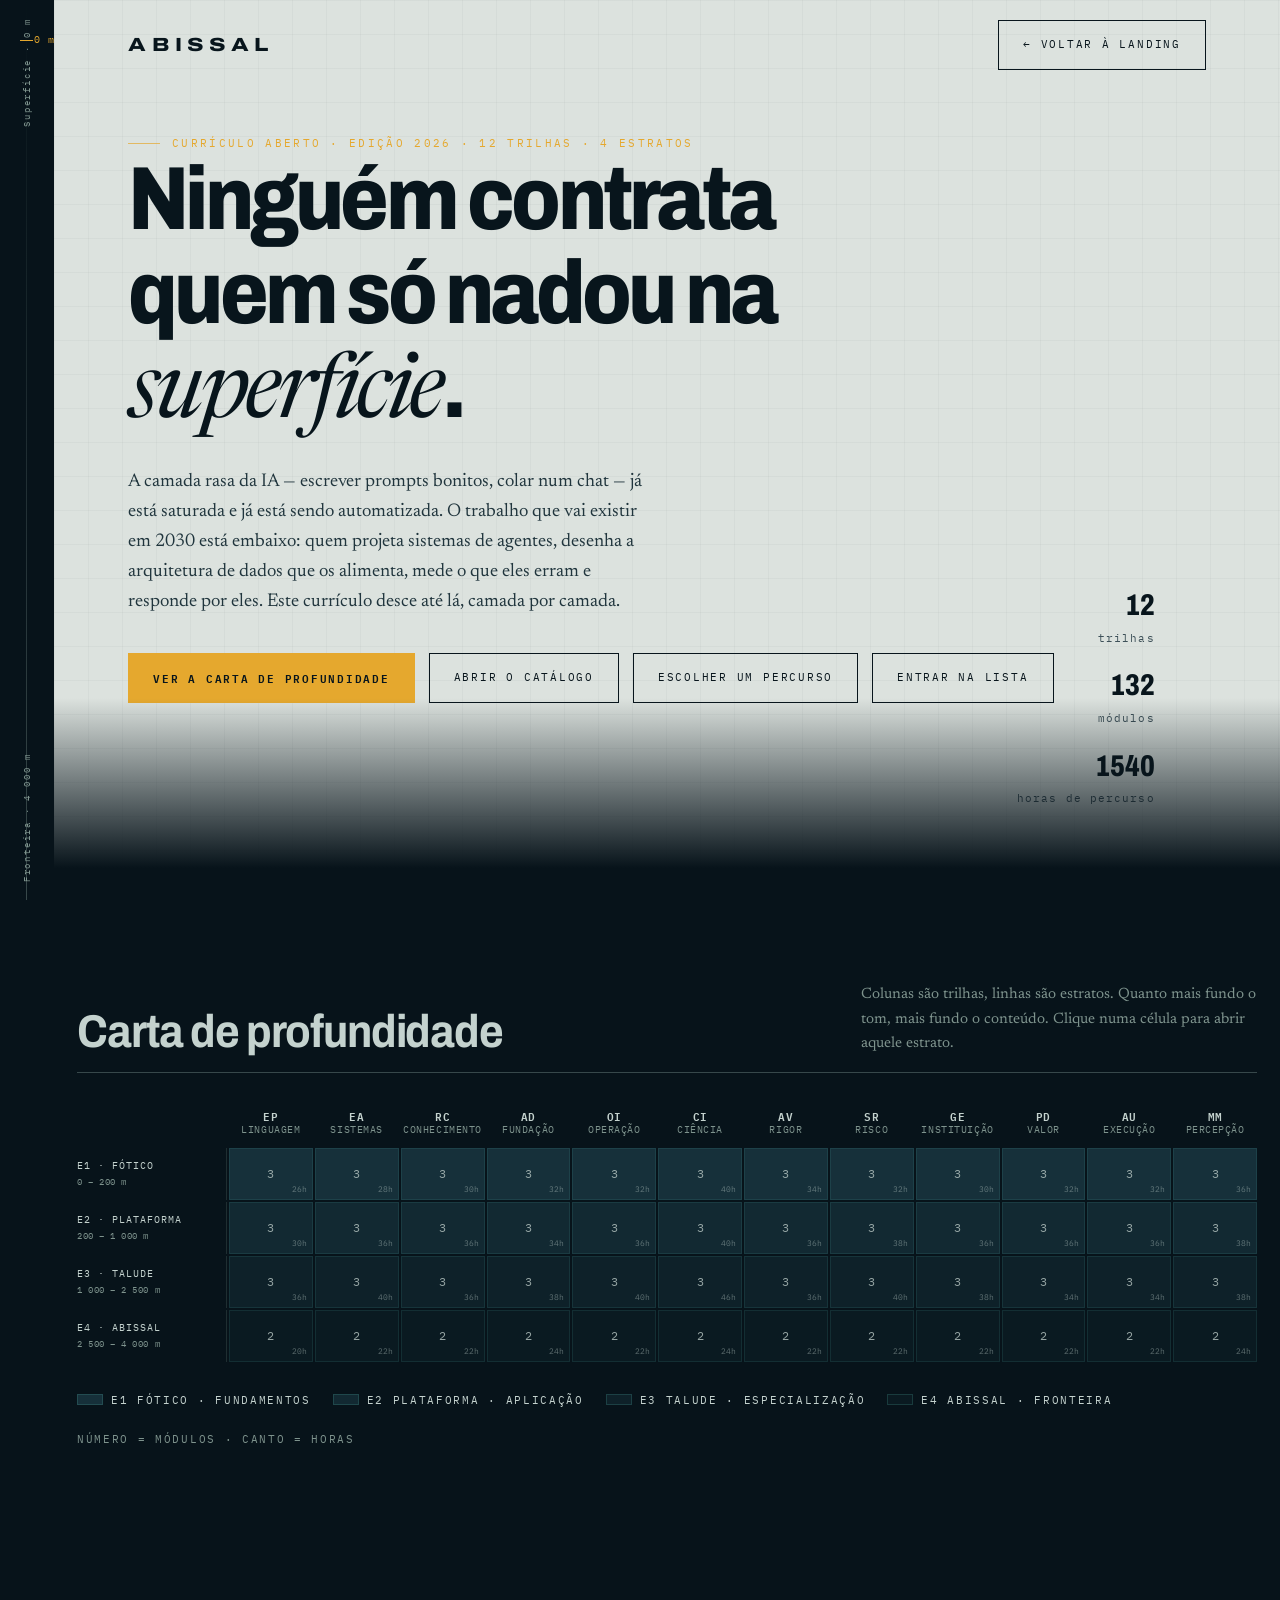
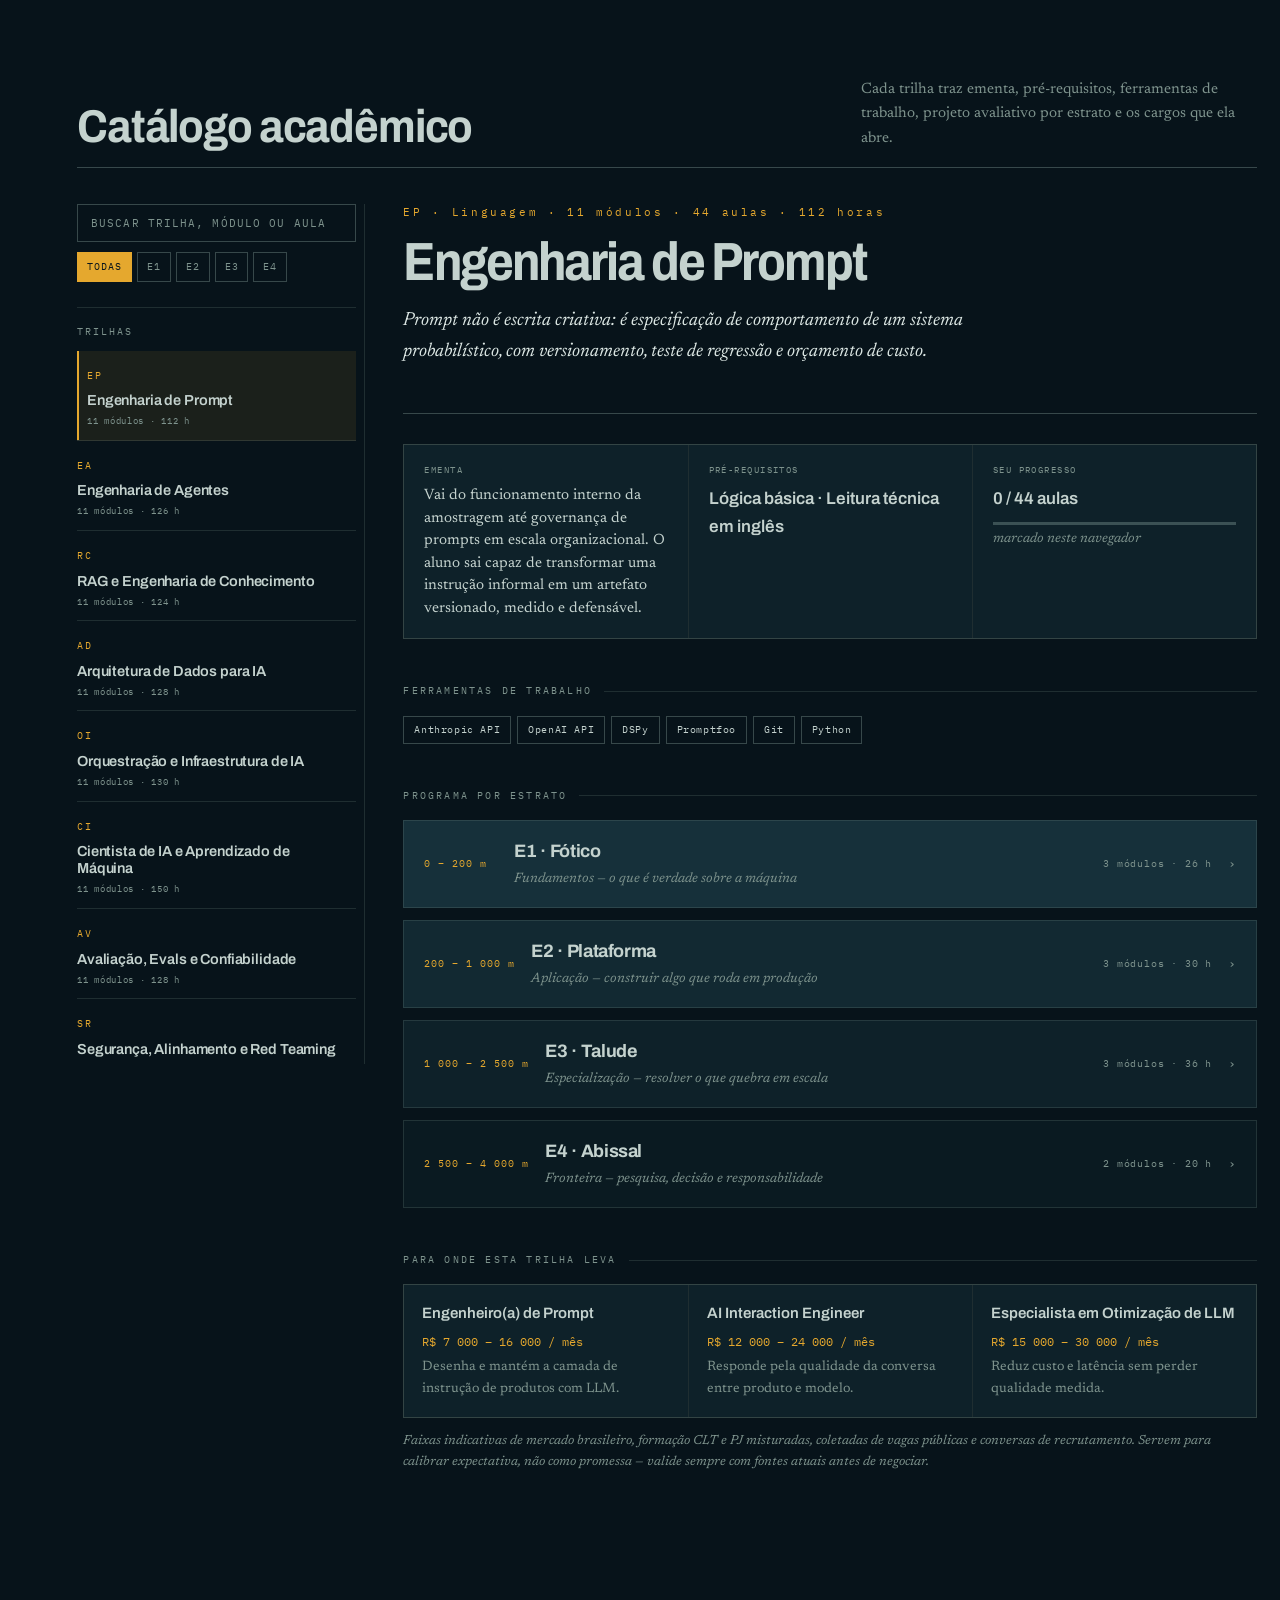
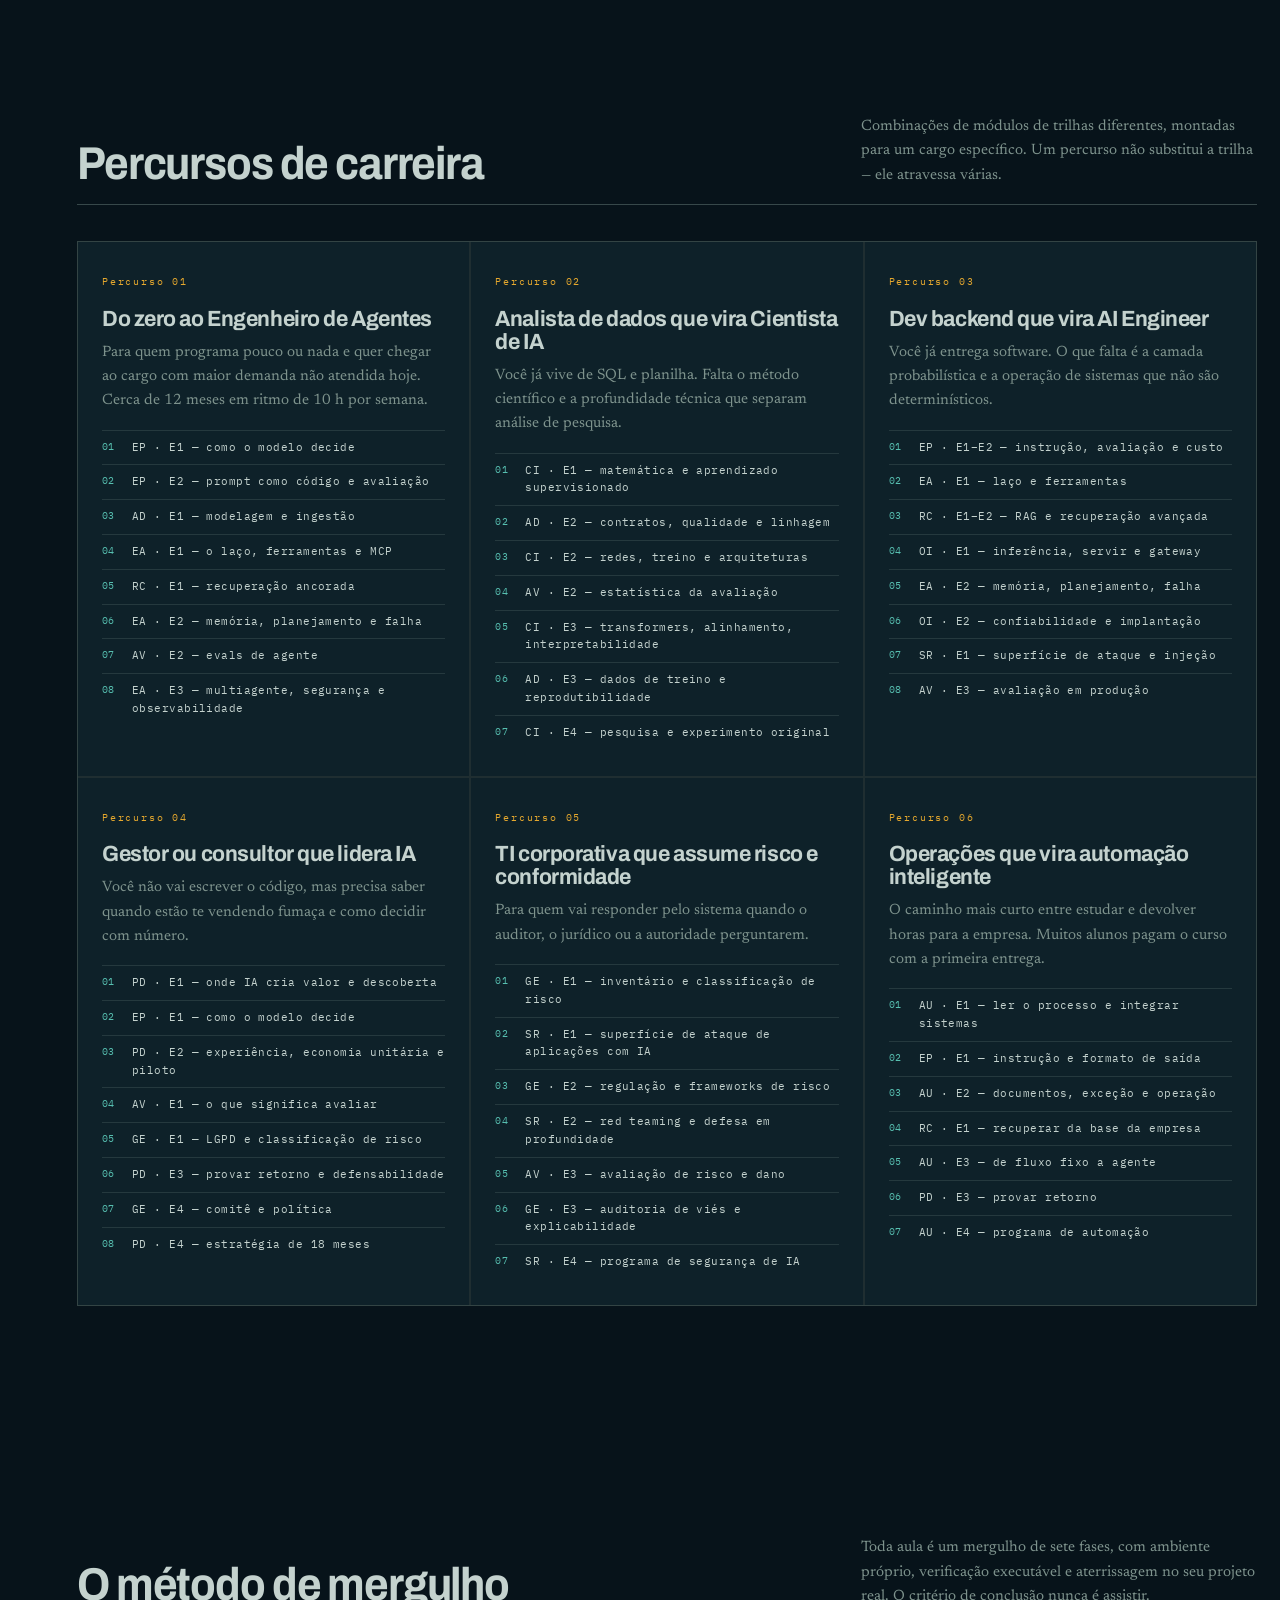
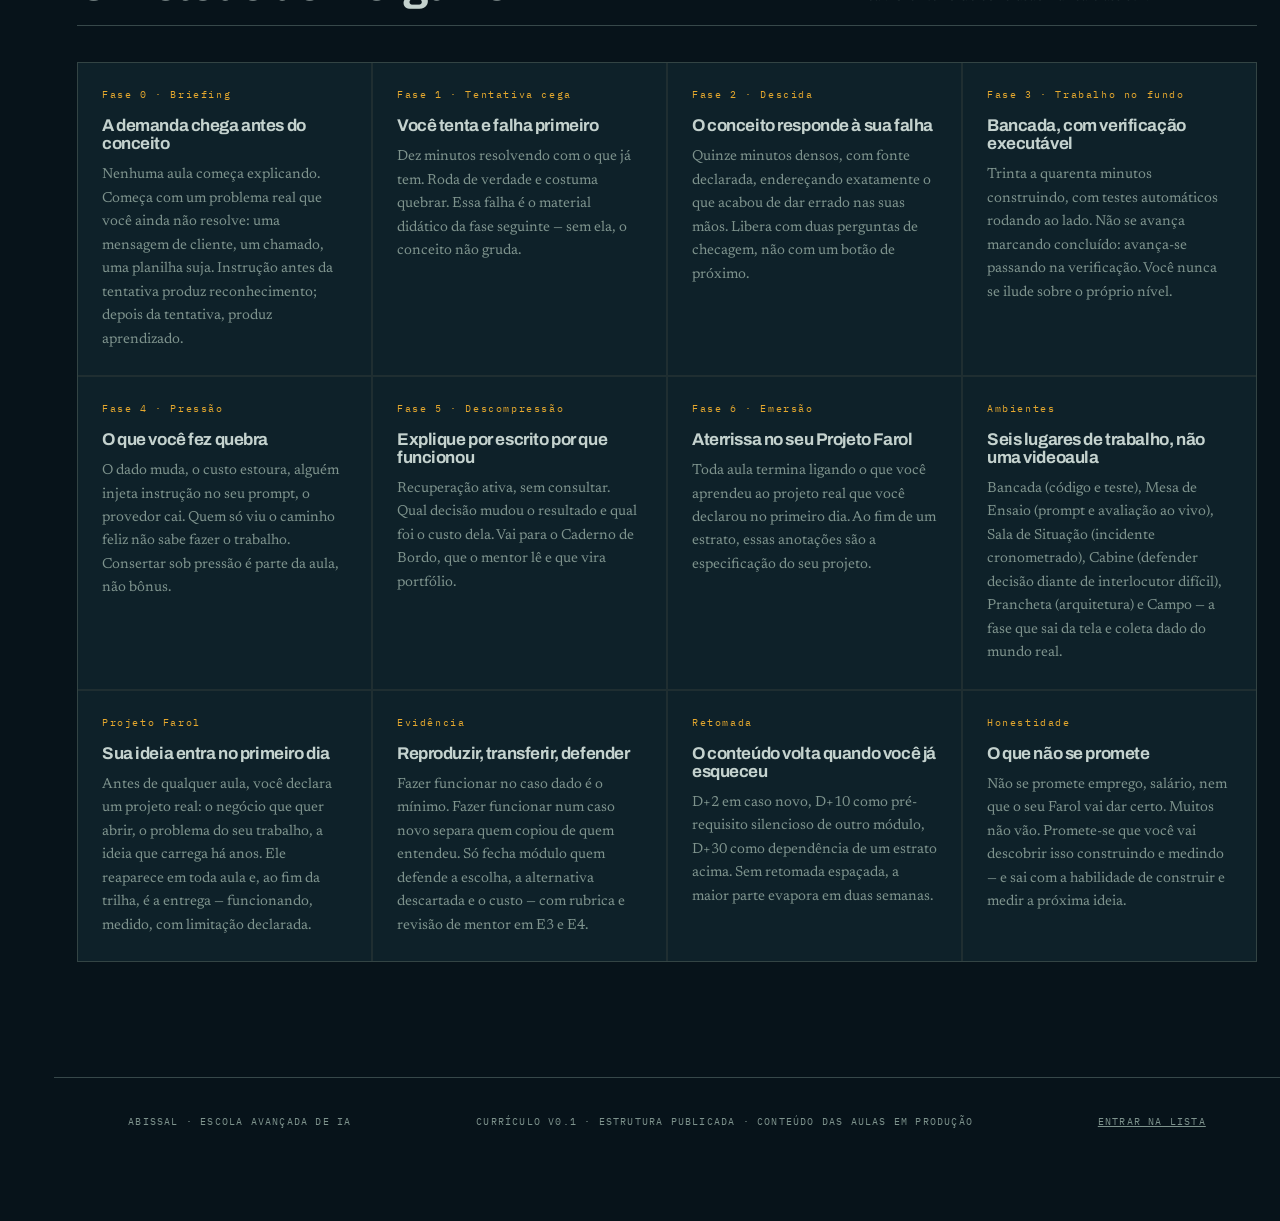
==== site/curriculo.html @ 65785ae1 "adiciona página de catálogo completo do currículo (site/curriculo.html) Nova página de catálogo acad" ====
<!DOCTYPE html>
<html lang="pt-BR">
<head>
<meta charset="utf-8">
<meta name="viewport" content="width=device-width, initial-scale=1">
<title>ABISSAL — Currículo completo</title>
<meta name="description" content="As 12 trilhas do currículo Abissal, módulo por módulo, aula por aula. Carta de profundidade, percursos de carreira e o método de mergulho.">
<meta property="og:title" content="ABISSAL — Currículo completo">
<meta property="og:description" content="Sem conteúdo surpresa. O currículo inteiro, aberto.">
<link rel="preconnect" href="https://fonts.googleapis.com">
<link rel="preconnect" href="https://fonts.gstatic.com" crossorigin>
<link href="https://fonts.googleapis.com/css2?family=Archivo:wdth,wght@75..125,400..800&family=Newsreader:ital,opsz,wght@0,6..72,300..600;1,6..72,300..500&family=IBM+Plex+Mono:wght@400;500;600&display=swap" rel="stylesheet">
<link rel="stylesheet" href="assets/css/style.css">
<link rel="stylesheet" href="assets/css/curriculo.css">
</head>
<body>
<div class="rail" aria-hidden="true">
  <span class="rail-tick">Superfície · 0 m</span>
  <span class="rail-tick">Fronteira · 4 000 m</span>
</div>
<div class="rail-cursor" id="railCursor" aria-hidden="true"></div>
<div class="rail-depth" id="railDepth" aria-hidden="true">0 m</div>

<!-- ============ SUPERFÍCIE ============ -->
<div class="surface">
  <div class="gridbg" aria-hidden="true"></div>
  <div class="wrap">
    <div class="top">
      <span class="brand">Abissal</span>
      <span class="mono"><a class="btn gh" href="index.html">← voltar à landing</a></span>
    </div>

    <header class="hero">
      <div class="eyebrow">Currículo aberto · edição 2026 · 12 trilhas · 4 estratos</div>
      <h1>Ninguém contrata quem só nadou na <em>superfície</em>.</h1>
      <p class="lead">A camada rasa da IA — escrever prompts bonitos, colar num chat — já está saturada
        e já está sendo automatizada. O trabalho que vai existir em 2030 está embaixo: quem projeta
        sistemas de agentes, desenha a arquitetura de dados que os alimenta, mede o que eles erram e
        responde por eles. Este currículo desce até lá, camada por camada.</p>
      <div class="hero-actions">
        <a class="btn pri" href="#carta">Ver a carta de profundidade</a>
        <a class="btn gh" href="#catalogo">Abrir o catálogo</a>
        <a class="btn gh" href="#rotas">Escolher um percurso</a>
        <a class="btn gh" href="index.html#lista">Entrar na lista</a>
      </div>
      <div class="hero-stats">
        <div><b id="sTrilhas">12</b> trilhas</div>
        <div><b id="sModulos">0</b> módulos</div>
        <div><b id="sHoras">0</b> horas de percurso</div>
      </div>
    </header>
  </div>
</div>

<!-- ============ CARTA BATIMÉTRICA ============ -->
<section class="section wrap" id="carta">
  <div class="sec-head">
    <h2>Carta de profundidade</h2>
    <p>Colunas são trilhas, linhas são estratos. Quanto mais fundo o tom, mais fundo o
      conteúdo. Clique numa célula para abrir aquele estrato.</p>
  </div>
  <div class="carta">
    <div class="carta-grid" id="cartaGrid"></div>
  </div>
  <div class="legend mono">
    <span><i class="sw" style="background:#16303A"></i>E1 fótico · fundamentos</span>
    <span><i class="sw" style="background:#122932"></i>E2 plataforma · aplicação</span>
    <span><i class="sw" style="background:#0E2129"></i>E3 talude · especialização</span>
    <span><i class="sw" style="background:#0A1A21"></i>E4 abissal · fronteira</span>
    <span style="color:var(--dim)">número = módulos · canto = horas</span>
  </div>
</section>

<!-- ============ CATÁLOGO ============ -->
<section class="section wrap" id="catalogo">
  <div class="sec-head">
    <h2>Catálogo acadêmico</h2>
    <p>Cada trilha traz ementa, pré-requisitos, ferramentas de trabalho, projeto avaliativo por
      estrato e os cargos que ela abre.</p>
  </div>
  <div class="catalog">
    <aside class="index">
      <input class="search" id="busca" type="search" placeholder="Buscar trilha, módulo ou aula" aria-label="Buscar no catálogo">
      <div class="filters" id="filtros">
        <button class="chip" data-f="all" aria-pressed="true">Todas</button>
        <button class="chip" data-f="1" aria-pressed="false">E1</button>
        <button class="chip" data-f="2" aria-pressed="false">E2</button>
        <button class="chip" data-f="3" aria-pressed="false">E3</button>
        <button class="chip" data-f="4" aria-pressed="false">E4</button>
      </div>
      <div class="idx-title">Trilhas</div>
      <nav id="indexNav"></nav>
    </aside>
    <div id="painel" class="panel"></div>
  </div>
</section>

<!-- ============ PERCURSOS ============ -->
<section class="section wrap" id="rotas">
  <div class="sec-head">
    <h2>Percursos de carreira</h2>
    <p>Combinações de módulos de trilhas diferentes, montadas para um cargo específico.
      Um percurso não substitui a trilha — ele atravessa várias.</p>
  </div>
  <div class="rotas" id="rotasGrid"></div>
</section>

<!-- ============ MÉTODO ============ -->
<section class="section wrap" id="metodo">
  <div class="sec-head">
    <h2>O método de mergulho</h2>
    <p>Toda aula é um mergulho de sete fases, com ambiente próprio, verificação executável e aterrissagem no seu projeto real. O critério de conclusão nunca é assistir.</p>
  </div>
  <div class="metodo" id="metodoGrid"></div>
</section>

<footer>
  <div class="wrap">
    <div class="foot">
      <span>Abissal · Escola Avançada de IA</span>
      <span>Currículo v0.1 · estrutura publicada · conteúdo das aulas em produção</span>
      <span><a href="index.html#lista">Entrar na lista</a></span>
    </div>
  </div>
</footer>

<script src="data/curriculo.js"></script>
<script src="assets/js/curriculo.js"></script>
</body></html>
---- site/assets/css/style.css ----
:root{
 --paper:#DCE2DE;--ink:#08151C;--abyss:#07131A;--card:#0E2129;--shelf:#0D1F27;--slope:#122A33;
 --txt:#C4D2CE;--dim:#7E938D;--hair:rgba(129,153,147,.2);--hair2:rgba(129,153,147,.4);
 --sulfur:#E5A82E;--hydro:#57BFB0;--alert:#D9614A;
 --disp:"Archivo",sans-serif;--body:"Newsreader",Georgia,serif;--mono:"IBM Plex Mono",monospace;
 --ease:cubic-bezier(.2,.7,.2,1);
}
*{box-sizing:border-box}
html{scroll-behavior:smooth}
body{margin:0;background:var(--abyss);color:var(--txt);font-family:var(--body);font-size:17px;line-height:1.62;-webkit-font-smoothing:antialiased;overflow-x:hidden}
h1,h2,h3,h4{font-family:var(--disp);margin:0;font-weight:700;letter-spacing:-.025em;font-variation-settings:"wdth" 100;line-height:1.05}
p{margin:0 0 1em}button{font:inherit;color:inherit;background:none;border:0;cursor:pointer}
a{color:inherit}::selection{background:var(--sulfur);color:var(--ink)}
:focus-visible{outline:2px solid var(--hydro);outline-offset:3px}
.wrap{max-width:1180px;margin:0 auto;padding:0 clamp(18px,4vw,52px)}
.mono{font-family:var(--mono);font-size:10.5px;letter-spacing:.16em;text-transform:uppercase}
.eyebrow{font-family:var(--mono);font-size:10.5px;letter-spacing:.22em;text-transform:uppercase;color:var(--sulfur);display:flex;align-items:center;gap:12px}
.eyebrow::before{content:"";width:32px;height:1px;background:currentColor;opacity:.7}
.section{padding:clamp(60px,9vw,120px) 0;position:relative}
.sec-head{border-bottom:1px solid var(--hair2);padding-bottom:16px;margin-bottom:36px;display:flex;justify-content:space-between;align-items:flex-end;gap:22px;flex-wrap:wrap}
.sec-head h2{font-size:clamp(27px,3.8vw,46px);font-variation-settings:"wdth" 90}
.sec-head p{margin:0;max-width:44ch;color:var(--dim);font-size:15px}
.btn{font-family:var(--mono);font-size:11px;letter-spacing:.16em;text-transform:uppercase;padding:15px 24px;border:1px solid currentColor;display:inline-block;text-decoration:none;transition:.18s var(--ease)}
.btn.pri{background:var(--sulfur);border-color:var(--sulfur);color:var(--ink);font-weight:600}
.btn.pri:hover{background:#f4bf51;transform:translateY(-1px)}
.btn.gh:hover{color:var(--sulfur);transform:translateY(-1px)}
.btn[disabled]{opacity:.4;cursor:not-allowed;transform:none}

/* ---- canvas de neve marinha ---- */
#snow{position:fixed;inset:0;z-index:0;pointer-events:none;opacity:.5}
.section,.surface,footer{position:relative;z-index:1}

/* ---- medidor de profundidade ---- */
.gauge{position:fixed;right:0;top:0;bottom:0;width:66px;z-index:40;pointer-events:none;display:flex;flex-direction:column;align-items:center;justify-content:center}
.gauge .line{position:absolute;right:33px;top:70px;bottom:70px;width:1px;background:linear-gradient(180deg,rgba(129,153,147,.05),rgba(129,153,147,.32),rgba(129,153,147,.05))}
.gauge .tick{position:absolute;right:33px;width:9px;height:1px;background:var(--hair2)}
.gauge .cur{position:absolute;right:26px;width:16px;height:1px;background:var(--sulfur);transition:top .12s linear;box-shadow:0 0 8px rgba(229,168,46,.7)}
.gauge .val{position:absolute;right:0;font-family:var(--mono);font-size:10px;color:var(--sulfur);transform:translateY(-50%);transition:top .12s linear;letter-spacing:.06em;writing-mode:vertical-rl}
.gauge .zone{position:absolute;right:46px;font-family:var(--mono);font-size:8.5px;color:var(--dim);letter-spacing:.18em;text-transform:uppercase;writing-mode:vertical-rl;transform:translateY(-50%);transition:top .3s var(--ease),opacity .3s}

/* ---- barra fixa ---- */
.hud{position:fixed;top:0;left:0;right:0;z-index:50;background:rgba(7,19,26,.9);backdrop-filter:blur(10px);border-bottom:1px solid var(--hair);transform:translateY(-100%);transition:transform .3s var(--ease)}
.hud.on{transform:none}
.hud .in{display:flex;align-items:center;gap:16px;padding:11px clamp(18px,4vw,52px);max-width:1180px;margin:0 auto}
.hud .bm{font-family:var(--disp);font-weight:800;font-variation-settings:"wdth" 125;font-size:13px;letter-spacing:.28em;text-transform:uppercase}
.hud .sp{flex:1}
.hud .lk{font-family:var(--mono);font-size:10px;letter-spacing:.14em;text-transform:uppercase;color:var(--dim);text-decoration:none}
.hud .lk:hover{color:var(--txt)}
.hud .btn{padding:9px 15px;font-size:9.5px}
@media(max-width:720px){.hud .lk{display:none}}

/* ---- hero ---- */
.surface{background:var(--paper);color:var(--ink);overflow:hidden}
.gridbg{position:absolute;inset:0;opacity:.42;background-image:linear-gradient(rgba(8,21,28,.07) 1px,transparent 1px),linear-gradient(90deg,rgba(8,21,28,.07) 1px,transparent 1px);background-size:34px 34px}
.surface::after{content:"";position:absolute;left:0;right:0;bottom:0;height:170px;background:linear-gradient(180deg,transparent,var(--abyss));pointer-events:none}
.top{position:relative;display:flex;justify-content:space-between;align-items:center;gap:16px;padding:20px 0;flex-wrap:wrap}
.brand{font-family:var(--disp);font-weight:800;font-variation-settings:"wdth" 125;font-size:19px;letter-spacing:.3em;text-transform:uppercase}
.snd{font-family:var(--mono);font-size:9.5px;letter-spacing:.14em;text-transform:uppercase;color:#5c7078;border:1px solid rgba(8,21,28,.25);padding:6px 10px;transition:.15s}
.snd:hover{border-color:var(--ink);color:var(--ink)}
.snd[aria-pressed="true"]{background:var(--ink);color:var(--paper);border-color:var(--ink)}
.hero{position:relative;padding:clamp(26px,5vh,64px) 0 165px}
.hero h1{font-size:clamp(36px,7vw,92px);font-weight:800;font-variation-settings:"wdth" 86;letter-spacing:-.042em;max-width:15ch}
.hero h1 em{font-family:var(--body);font-style:italic;font-weight:400}
.hero .lead{font-size:clamp(16.5px,1.45vw,19.5px);max-width:52ch;margin-top:24px;color:#20353d}
.hnums{display:flex;gap:clamp(18px,4vw,50px);margin-top:38px;flex-wrap:wrap}
.hnums div{font-family:var(--mono);font-size:9.5px;letter-spacing:.12em;color:#4a5f66;text-transform:uppercase}
.hnums b{display:block;font-family:var(--disp);font-size:clamp(23px,3vw,33px);font-weight:800;font-variation-settings:"wdth" 78;color:var(--ink);letter-spacing:0}
/* pergunta no hero */
.hq{margin-top:44px;border-top:1px solid rgba(8,21,28,.22);padding-top:26px;max-width:760px}
.hq .lb{font-family:var(--mono);font-size:10px;letter-spacing:.2em;text-transform:uppercase;color:#4a5f66;margin-bottom:14px}
.hq .qq{font-family:var(--disp);font-size:clamp(20px,2.5vw,27px);font-weight:700;font-variation-settings:"wdth" 94;letter-spacing:-.025em;margin-bottom:18px}
.hopts{display:flex;flex-wrap:wrap;gap:8px}
.hopt{border:1px solid rgba(8,21,28,.3);padding:11px 16px;font-family:var(--disp);font-size:15px;font-weight:600;font-variation-settings:"wdth" 100;transition:.16s var(--ease);display:flex;align-items:center;gap:9px}
.hopt .kb{font-family:var(--mono);font-size:9px;opacity:.5}
.hopt:hover{background:var(--ink);color:var(--paper);border-color:var(--ink);transform:translateY(-2px)}
.hscroll{margin-top:26px;font-family:var(--mono);font-size:10px;letter-spacing:.16em;text-transform:uppercase;color:#5c7078;display:flex;align-items:center;gap:10px}
.hscroll i{display:block;width:1px;height:22px;background:#5c7078;animation:drop 2.2s infinite var(--ease)}
@keyframes drop{0%{transform:scaleY(.2);transform-origin:top;opacity:.3}50%{transform:scaleY(1);opacity:1}100%{transform:scaleY(.2);transform-origin:bottom;opacity:.3}}

/* ---- revelação ao rolar ---- */
.rv{opacity:0;transform:translateY(22px);transition:opacity .6s var(--ease),transform .6s var(--ease)}
.rv.in{opacity:1;transform:none}

/* ---- diagnóstico ---- */
#diag{background:linear-gradient(180deg,var(--abyss),#0B1D25 50%,var(--abyss))}
.dbox{border:1px solid var(--hair2);background:var(--card);padding:clamp(22px,3.6vw,46px);max-width:880px;margin:0 auto;position:relative;overflow:hidden}
.dbox::before{content:"";position:absolute;top:0;left:0;height:2px;background:var(--sulfur);width:var(--p,0%);transition:width .45s var(--ease)}
.dmeta{display:flex;justify-content:space-between;font-family:var(--mono);font-size:9.5px;letter-spacing:.16em;text-transform:uppercase;color:var(--dim);margin-bottom:24px}
.dmeta b{color:var(--sulfur)}
.dstep{animation:fade .4s var(--ease) both}
@keyframes fade{from{opacity:0;transform:translateY(14px)}to{opacity:1;transform:none}}
.dstep .q{font-family:var(--disp);font-size:clamp(22px,2.9vw,32px);font-weight:700;font-variation-settings:"wdth" 92;letter-spacing:-.028em;margin:6px 0 8px}
.dstep .hint{color:var(--dim);font-size:14.5px;margin-bottom:24px;max-width:56ch}
.opts{display:grid;gap:8px}
.opt{text-align:left;border:1px solid var(--hair);padding:15px 17px;transition:.16s var(--ease);display:flex;gap:14px;align-items:flex-start;animation:fade .4s var(--ease) both}
.opt:hover{border-color:var(--sulfur);background:rgba(229,168,46,.07);transform:translateX(4px)}
.opt.sel{border-color:var(--sulfur);background:rgba(229,168,46,.11)}
.opt .kb{font-family:var(--mono);font-size:10px;color:var(--hydro);padding-top:4px;min-width:14px}
.opt b{font-family:var(--disp);font-size:16.5px;font-weight:600;font-variation-settings:"wdth" 100;display:block;letter-spacing:-.012em}
.opt span{font-size:14px;color:var(--dim);display:block;margin-top:3px}
textarea,input{width:100%;background:#081820;border:1px solid var(--hair2);color:var(--txt);font-family:var(--body);font-size:16px;padding:13px 14px;transition:border-color .15s}
textarea:focus,input:focus{border-color:var(--hydro)}
textarea{min-height:120px;resize:vertical;line-height:1.55}
input::placeholder,textarea::placeholder{color:#5d716c}
.dnav{display:flex;justify-content:space-between;gap:12px;margin-top:24px;align-items:center;flex-wrap:wrap}
.dback{font-family:var(--mono);font-size:10px;letter-spacing:.14em;color:var(--dim);text-transform:uppercase}
.dback:hover{color:var(--txt)}
.kbtip{font-family:var(--mono);font-size:9px;letter-spacing:.12em;color:#566a65;text-transform:uppercase}

/* sondagem */
.sonda{font-family:var(--mono);font-size:12.5px;line-height:2.1;color:var(--dim);min-height:150px}
.sonda div{opacity:0;animation:tin .35s var(--ease) forwards}
.sonda b{color:var(--hydro)}
@keyframes tin{from{opacity:0;transform:translateX(-8px)}to{opacity:1;transform:none}}
.pulse{display:inline-block;width:6px;height:6px;background:var(--sulfur);border-radius:50%;margin-right:9px;animation:pl 1.1s infinite}
@keyframes pl{0%,100%{opacity:.25}50%{opacity:1}}

/* resultado */
.res-h{border-left:2px solid var(--sulfur);padding-left:20px;margin-bottom:28px}
.res-h .k{font-family:var(--mono);font-size:10px;letter-spacing:.2em;color:var(--sulfur);text-transform:uppercase}
.res-h h3{font-size:clamp(25px,3.6vw,40px);margin:10px 0 8px;font-variation-settings:"wdth" 88}
.res-h p{margin:0;color:var(--dim);font-size:15.5px}
.stg{animation:fade .5s var(--ease) both}
.grid2{display:grid;grid-template-columns:repeat(auto-fit,minmax(240px,1fr));gap:1px;background:var(--hair);border:1px solid var(--hair);margin-bottom:22px}
.grid2>div{background:var(--card);padding:18px 20px}
.grid2 dt{font-family:var(--mono);font-size:9px;letter-spacing:.16em;color:var(--dim);text-transform:uppercase;margin-bottom:8px}
.grid2 dd{margin:0;font-family:var(--disp);font-size:17px;font-weight:600;font-variation-settings:"wdth" 100}
.grid2 dd small{display:block;font-family:var(--body);font-size:13.5px;font-weight:400;color:var(--dim);margin-top:4px;font-style:italic}
.mlist{border:1px solid var(--hair);margin-bottom:22px}
.mrow{display:flex;gap:14px;padding:15px 18px;border-bottom:1px solid var(--hair);align-items:baseline}
.mrow:last-child{border-bottom:0}
.mrow .n{font-family:var(--mono);font-size:10px;color:var(--hydro);min-width:52px;letter-spacing:.08em}
.mrow b{font-family:var(--disp);font-size:16px;font-weight:600;font-variation-settings:"wdth" 100;display:block;letter-spacing:-.01em}
.mrow span{font-size:14px;color:var(--dim);display:block;margin-top:3px}
.mrow .h{font-family:var(--mono);font-size:10px;color:var(--dim);margin-left:auto;white-space:nowrap}
.nota{border-left:2px solid var(--sulfur);background:rgba(229,168,46,.06);padding:15px 18px;font-size:15px;margin-bottom:22px}
.nota b{font-family:var(--disp);display:block;margin-bottom:6px;font-variation-settings:"wdth" 100}
.aviso{border-left-color:var(--alert);background:rgba(217,97,74,.07)}
.cargos{display:grid;grid-template-columns:repeat(auto-fit,minmax(212px,1fr));gap:1px;background:var(--hair);border:1px solid var(--hair)}
.cargo{background:var(--card);padding:16px 18px}
.cargo b{font-family:var(--disp);font-size:15px;font-weight:600;font-variation-settings:"wdth" 100;display:block}
.cargo .fx{font-family:var(--mono);font-size:12px;color:var(--sulfur);display:block;margin:7px 0 5px}
.cargo p{font-size:13.5px;color:var(--dim);margin:0}

/* ---- laboratório ---- */
.lab{border:1px solid var(--hair2);background:var(--card)}
.lab-h{padding:16px 20px;border-bottom:1px solid var(--hair);display:flex;gap:14px;align-items:center;background:var(--shelf);flex-wrap:wrap}
.lab-h .st{font-family:var(--mono);font-size:9.5px;letter-spacing:.14em;text-transform:uppercase;color:var(--sulfur)}
.lab-h .pr{margin-left:auto;display:flex;gap:4px}
.lab-h .pr i{width:22px;height:2px;background:var(--hair2);display:block}
.lab-h .pr i.on{background:var(--sulfur)}
.lab-b{padding:clamp(20px,2.8vw,32px)}
.zap{background:var(--shelf);border-left:2px solid var(--hydro);padding:12px 15px;margin-bottom:8px;font-size:14.5px}
.zap b{font-family:var(--mono);font-size:9px;letter-spacing:.14em;color:var(--dim);display:block;margin-bottom:4px;text-transform:uppercase}
.pick{text-align:left;width:100%;border:1px solid var(--hair);padding:14px 16px;margin-bottom:8px;transition:.16s var(--ease);font-family:var(--mono);font-size:13px;line-height:1.55;display:flex;gap:12px}
.pick:hover{border-color:var(--sulfur);background:rgba(229,168,46,.06);transform:translateX(4px)}
.pick .kb{color:var(--hydro);font-size:10px;flex:none;padding-top:2px}
.saida{font-family:var(--mono);font-size:11.5px;white-space:pre-wrap;background:#081820;border:1px solid var(--hair);padding:12px;margin:8px 0;overflow-x:auto;line-height:1.6;animation:fade .4s var(--ease) both}
.vchk{display:flex;gap:11px;padding:9px 0;border-bottom:1px solid var(--hair);animation:fade .4s var(--ease) both}
.vchk:last-child{border-bottom:0}
.vchk .mk{font-family:var(--mono);font-size:13px;width:16px;flex:none}
.vchk b{font-family:var(--disp);font-size:14.5px;font-weight:600;font-variation-settings:"wdth" 100;display:block}
.vchk span{font-size:13.5px;color:var(--dim)}
.ok{color:var(--hydro)}.bad{color:var(--alert)}
.tag{font-family:var(--mono);font-size:9px;letter-spacing:.1em;padding:4px 8px;border:1px solid var(--hair2);display:inline-block;margin:0 5px 5px 0;text-transform:uppercase}
.tag.ok{color:var(--hydro);border-color:var(--hydro)}
.tag.bad{color:var(--alert);border-color:var(--alert)}

/* fases */
.fases{display:grid;grid-template-columns:196px 1fr;border:1px solid var(--hair);margin-top:26px}
.fnav{border-right:1px solid var(--hair);background:var(--shelf)}
.fbtn{display:block;width:100%;text-align:left;padding:12px 15px;border-left:2px solid transparent;border-bottom:1px solid var(--hair);transition:.14s}
.fbtn:last-child{border-bottom:0}
.fbtn:hover{background:rgba(87,191,176,.06)}
.fbtn[aria-current="true"]{border-left-color:var(--sulfur);background:rgba(229,168,46,.09)}
.fbtn .n{font-family:var(--mono);font-size:9px;color:var(--hydro);letter-spacing:.14em}
.fbtn b{font-family:var(--disp);font-size:13.5px;font-weight:600;display:block;margin-top:3px;font-variation-settings:"wdth" 100}
.fbtn span{font-family:var(--mono);font-size:9px;color:var(--dim);letter-spacing:.1em}
.fbody{padding:clamp(20px,2.6vw,30px);background:var(--card);min-height:300px}
.fbody h4{font-size:19px;margin-bottom:10px;font-variation-settings:"wdth" 96}

/* currículo */
.tgrid{display:grid;grid-template-columns:repeat(auto-fill,minmax(264px,1fr));gap:1px;background:var(--hair);border:1px solid var(--hair)}
.tcard{background:var(--card);padding:20px;text-align:left;transition:.18s var(--ease);display:block;width:100%;position:relative}
.tcard:hover{background:var(--slope)}
.tcard:hover .k{color:var(--sulfur)}
.tcard .k{font-family:var(--mono);font-size:9.5px;letter-spacing:.18em;color:var(--dim);transition:.18s}
.tcard b{font-family:var(--disp);font-size:17px;font-weight:700;display:block;margin:9px 0 8px;font-variation-settings:"wdth" 96;letter-spacing:-.02em}
.tcard p{font-size:14px;color:var(--dim);margin:0 0 12px}
.tcard .m{font-family:var(--mono);font-size:9px;color:var(--dim);letter-spacing:.1em}
.tcard.hl{outline:1px solid var(--sulfur);outline-offset:-1px}
.tcard .badge{position:absolute;top:12px;right:12px;font-family:var(--mono);font-size:8.5px;letter-spacing:.12em;color:var(--sulfur);border:1px solid var(--sulfur);padding:3px 7px}
dialog{background:var(--abyss);color:var(--txt);border:1px solid var(--hair2);max-width:820px;width:92vw;padding:0}
dialog::backdrop{background:rgba(4,10,14,.85);backdrop-filter:blur(3px)}
.dlg-h{padding:24px 26px 18px;border-bottom:1px solid var(--hair);display:flex;justify-content:space-between;gap:16px;align-items:flex-start}
.dlg-b{padding:22px 26px 30px;max-height:64vh;overflow:auto}
.est{border:1px solid var(--hair);margin-bottom:10px}
.est-h{padding:12px 16px;background:var(--shelf);font-family:var(--mono);font-size:10px;letter-spacing:.12em;display:flex;gap:12px;color:var(--sulfur)}
.est-h span{color:var(--dim);margin-left:auto}
.est-b{padding:6px 16px 12px}
.mmin{padding:11px 0;border-bottom:1px dashed var(--hair)}
.mmin:last-child{border-bottom:0}
.mmin b{font-family:var(--disp);font-size:15px;font-weight:600;font-variation-settings:"wdth" 100;display:block}
.mmin i{font-size:13.5px;color:var(--dim);font-style:normal;display:block;margin-top:2px}
.mmin u{display:block;margin-top:6px;font-family:var(--mono);font-size:10px;color:var(--dim);text-decoration:none;line-height:1.75}

/* verdades */
.vlist{border-top:1px solid var(--hair)}
.vitem{border-bottom:1px solid var(--hair);padding:22px 0;display:grid;grid-template-columns:34px 1fr;gap:18px}
.vitem .n{font-family:var(--mono);font-size:10px;color:var(--sulfur);padding-top:5px}
.vitem b{font-family:var(--disp);font-size:18px;font-weight:600;display:block;margin-bottom:7px;font-variation-settings:"wdth" 100}
.vitem p{margin:0;color:var(--dim);font-size:15.5px}

/* form */
.form{border:1px solid var(--sulfur);background:var(--card);padding:clamp(22px,3vw,36px)}
.form h3{font-size:clamp(21px,2.7vw,30px);font-variation-settings:"wdth" 92;margin-bottom:10px}
.fgrid{display:grid;gap:12px;grid-template-columns:1fr 1fr;margin:22px 0 14px}
.fgrid .full{grid-column:1/-1}
label.lbl{font-family:var(--mono);font-size:9px;letter-spacing:.16em;color:var(--dim);text-transform:uppercase;display:block;margin-bottom:7px}
.chkline{display:flex;gap:10px;align-items:flex-start;font-size:13.5px;color:var(--dim);margin-bottom:18px}
.chkline input{width:15px;height:15px;flex:none;margin-top:4px;appearance:none;border:1px solid var(--hair2);background:#081820;cursor:pointer}
.chkline input:checked{background:var(--hydro);border-color:var(--hydro);box-shadow:inset 0 0 0 3px var(--card)}
.msg{font-size:14px;margin-top:12px}

footer{border-top:1px solid var(--hair2);padding:36px 0 90px}
.foot{display:flex;justify-content:space-between;gap:20px;flex-wrap:wrap;font-family:var(--mono);font-size:10px;letter-spacing:.12em;color:var(--dim);text-transform:uppercase}

/* cta fixa mobile */
.cta{position:fixed;left:0;right:0;bottom:0;z-index:45;background:rgba(7,19,26,.95);backdrop-filter:blur(10px);border-top:1px solid var(--sulfur);padding:11px clamp(16px,4vw,52px);display:none;align-items:center;gap:14px}
.cta.on{display:flex}
.cta .t{font-family:var(--mono);font-size:9.5px;letter-spacing:.12em;text-transform:uppercase;color:var(--dim);flex:1}
.cta .t b{color:var(--txt);display:block;font-size:11px}

@media(max-width:820px){
 .gauge{width:42px}.gauge .line,.gauge .tick{right:20px}.gauge .cur{right:13px}
 .gauge .zone{display:none}.gauge .val{font-size:9px}
 .fases{grid-template-columns:1fr}
 .fnav{display:flex;overflow-x:auto;border-right:0;border-bottom:1px solid var(--hair)}
 .fbtn{min-width:128px;border-bottom:0;border-left:0;border-top:2px solid transparent}
 .fbtn[aria-current="true"]{border-left-color:transparent;border-top-color:var(--sulfur)}
 .fgrid{grid-template-columns:1fr}
 .kbtip{display:none}
 .wrap{padding-right:46px}
}
@media(prefers-reduced-motion:reduce){*{transition:none!important;animation:none!important}html{scroll-behavior:auto}#snow{display:none}}
---- site/assets/css/curriculo.css ----
/* Catálogo completo do currículo (site/curriculo.html).
   Tokens e componentes compartilhados com a landing — :root, .wrap, .mono,
   .section, .sec-head, .btn/.pri/.gh, .eyebrow, .surface, .gridbg, .top,
   .brand, .hero, .lead, .grid2, .cargos/.cargo — vêm de style.css.
   Aqui só o que é específico desta página. */

/* ---- rail de profundidade (lateral esquerda) ---- */
.rail{position:fixed;left:0;top:0;bottom:0;width:54px;z-index:55;pointer-events:none;
 display:flex;flex-direction:column;align-items:center;justify-content:space-between;padding:18px 0}
.rail::before{content:"";position:absolute;left:26px;top:0;bottom:0;width:1px;
 background:linear-gradient(180deg,rgba(8,21,28,.35),var(--hair2))}
.rail-tick{font-family:var(--mono);font-size:9px;letter-spacing:.2em;color:var(--dim);
 writing-mode:vertical-rl;transform:rotate(180deg)}
.rail-cursor{position:fixed;left:20px;width:13px;height:1px;background:var(--sulfur);
 transition:top .15s linear;z-index:56}
.rail-depth{position:fixed;left:34px;font-family:var(--mono);font-size:10px;color:var(--sulfur);
 transform:translateY(-50%);transition:top .15s linear;z-index:56;letter-spacing:.08em}
@media(min-width:1001px){body{padding-left:54px}}
@media(max-width:1000px){.rail,.rail-cursor,.rail-depth{display:none}}

/* ---- hero desta página ---- */
.hero-actions{display:flex;gap:14px;flex-wrap:wrap;margin-top:36px}
.hero-stats{position:absolute;right:clamp(20px,4vw,64px);bottom:60px;text-align:right;display:grid;gap:14px}
.hero-stats div{font-family:var(--mono);font-size:11px;letter-spacing:.1em;color:#3d5058}
.hero-stats b{font-family:var(--disp);font-size:30px;font-weight:800;display:block;
 font-variation-settings:"wdth" 75;color:var(--ink);letter-spacing:0}
@media(max-width:1000px){
 .hero-stats{position:static;text-align:left;margin-top:44px;display:grid;grid-template-columns:repeat(3,1fr);gap:18px}
}

/* ---- carta batimétrica ---- */
.carta{overflow-x:auto;padding-bottom:8px}
.carta-grid{display:grid;grid-template-columns:150px repeat(12,minmax(72px,1fr));gap:2px;min-width:1020px}
.ch{font-family:var(--mono);font-size:9.5px;letter-spacing:.06em;color:var(--dim);
 padding:0 0 10px;text-align:center;line-height:1.3;text-transform:uppercase}
.ch b{display:block;color:var(--txt);font-size:11px;font-weight:600}
.rh{font-family:var(--mono);font-size:10px;letter-spacing:.1em;color:var(--txt);
 display:flex;flex-direction:column;justify-content:center;padding-right:16px;
 border-right:1px solid var(--hair);text-transform:uppercase}
.rh span{color:var(--dim);font-size:9px;letter-spacing:.06em;text-transform:none}
.cell{aspect-ratio:1/.62;border:1px solid rgba(87,191,176,.12);position:relative;
 transition:.16s;display:flex;align-items:center;justify-content:center;
 font-family:var(--mono);font-size:12px;color:rgba(196,210,206,.75)}
.cell:hover{border-color:var(--sulfur);transform:translateY(-2px);z-index:2}
.cell::after{content:attr(data-h);position:absolute;bottom:3px;right:5px;font-size:8px;color:rgba(196,210,206,.45)}
.legend{display:flex;gap:22px;flex-wrap:wrap;margin-top:22px;align-items:center}
.legend .sw{display:inline-block;width:26px;height:11px;margin-right:8px;vertical-align:-1px;
 border:1px solid rgba(87,191,176,.2)}

/* ---- catálogo: índice + painel ---- */
.catalog{display:grid;grid-template-columns:288px 1fr;gap:clamp(24px,3vw,52px);align-items:start}
.index{position:sticky;top:20px;max-height:calc(100vh - 40px);overflow-y:auto;
 padding-right:8px;border-right:1px solid var(--hair)}
.index::-webkit-scrollbar,.carta::-webkit-scrollbar{height:6px;width:6px}
.index::-webkit-scrollbar-thumb,.carta::-webkit-scrollbar-thumb{background:var(--hair2)}
.search{width:100%;background:transparent;border:1px solid var(--hair2);color:var(--txt);
 padding:11px 13px;font-family:var(--mono);font-size:11px;letter-spacing:.1em;margin-bottom:10px}
.search::placeholder{color:var(--dim);text-transform:uppercase}
.filters{display:flex;gap:5px;flex-wrap:wrap;margin-bottom:20px}
.chip{font-family:var(--mono);font-size:9.5px;letter-spacing:.1em;text-transform:uppercase;
 border:1px solid var(--hair2);padding:6px 9px;color:var(--dim);transition:.15s}
.chip[aria-pressed="true"]{background:var(--sulfur);border-color:var(--sulfur);color:var(--ink)}
.tnav{display:block;width:100%;text-align:left;padding:11px 12px 11px 0;
 border-bottom:1px solid var(--hair);transition:.15s;position:relative}
.tnav:hover{padding-left:8px;background:rgba(87,191,176,.05)}
.tnav[aria-current="true"]{background:rgba(229,168,46,.09);padding-left:10px}
.tnav[aria-current="true"]::before{content:"";position:absolute;left:0;top:0;bottom:0;
 width:2px;background:var(--sulfur)}
.tnav .k{font-family:var(--mono);font-size:9.5px;color:var(--sulfur);letter-spacing:.16em}
.tnav .t{font-family:var(--disp);font-size:14.5px;font-weight:600;font-variation-settings:"wdth" 100;
 display:block;margin-top:3px;line-height:1.18;letter-spacing:-.01em}
.tnav .m{font-family:var(--mono);font-size:9px;color:var(--dim);letter-spacing:.08em;
 display:block;margin-top:5px}
.idx-title{font-family:var(--mono);font-size:10px;letter-spacing:.2em;color:var(--dim);
 text-transform:uppercase;margin:26px 0 10px;padding-top:16px;border-top:1px solid var(--hair)}
.idx-title:first-child{margin-top:0;border-top:0;padding-top:0}

.panel{min-height:60vh;animation:rise .34s ease both}
@keyframes rise{from{opacity:0;transform:translateY(12px)}to{opacity:1;transform:none}}
.p-head{border-bottom:1px solid var(--hair2);padding-bottom:26px;margin-bottom:30px}
.p-code{font-family:var(--mono);font-size:11px;letter-spacing:.24em;color:var(--sulfur)}
.p-head h2{font-size:clamp(30px,4.2vw,54px);font-variation-settings:"wdth" 86;
 letter-spacing:-.035em;margin:12px 0 16px;max-width:20ch}
.p-tese{font-size:19px;max-width:62ch;color:#DCE7E4;font-style:italic}

.prog{height:3px;background:var(--hair2);margin-top:9px;position:relative}
.prog i{position:absolute;inset:0 auto 0 0;background:var(--hydro);transition:width .3s}

.block{margin-top:44px}
.block-t{font-family:var(--mono);font-size:10px;letter-spacing:.22em;color:var(--dim);
 text-transform:uppercase;margin-bottom:16px;display:flex;align-items:center;gap:12px}
.block-t::after{content:"";flex:1;height:1px;background:var(--hair)}
.tools{display:flex;flex-wrap:wrap;gap:6px}
.tool{font-family:var(--mono);font-size:10px;letter-spacing:.06em;border:1px solid var(--hair2);
 padding:5px 10px;color:var(--txt)}

/* estrato */
.estrato{margin-bottom:12px;border:1px solid var(--hair);background:var(--shelf)}
.estrato[data-e="1"]{background:#16303A}
.estrato[data-e="2"]{background:#122932}
.estrato[data-e="3"]{background:var(--card)}
.estrato[data-e="4"]{background:#0A1A21}
.e-head{display:flex;align-items:center;gap:16px;padding:16px 20px;width:100%;text-align:left}
.e-head:hover{background:rgba(87,191,176,.05)}
.e-depth{font-family:var(--mono);font-size:10px;color:var(--sulfur);letter-spacing:.1em;min-width:74px}
.e-name{font-family:var(--disp);font-size:18px;font-weight:700;font-variation-settings:"wdth" 100;
 letter-spacing:-.02em;flex:1}
.e-name em{display:block;font-family:var(--body);font-style:italic;font-size:13.5px;
 font-weight:400;color:var(--dim);margin-top:3px;letter-spacing:0}
.e-count{font-family:var(--mono);font-size:10px;color:var(--dim);letter-spacing:.08em}
.e-body{padding:0 20px 8px;display:none}
.estrato.open .e-body{display:block}
.e-head .caret{transition:transform .2s;color:var(--dim);font-family:var(--mono);font-size:13px}
.estrato.open .caret{transform:rotate(90deg)}

/* módulo e aula */
.mod{border-top:1px solid var(--hair)}
.m-head{display:flex;gap:14px;align-items:baseline;padding:15px 0;width:100%;text-align:left}
.m-num{font-family:var(--mono);font-size:10px;color:var(--hydro);letter-spacing:.1em;min-width:48px}
.m-t{flex:1}
.m-t b{font-family:var(--disp);font-size:16px;font-weight:600;font-variation-settings:"wdth" 100;
 letter-spacing:-.01em;display:block}
.m-t span{font-size:14.5px;color:var(--dim);display:block;margin-top:4px;max-width:70ch}
.m-h{font-family:var(--mono);font-size:10px;color:var(--dim);white-space:nowrap}
.m-body{display:none;padding:2px 0 20px 62px}
.mod.open .m-body{display:block}
.aula{display:flex;gap:12px;align-items:flex-start;padding:9px 0;border-bottom:1px dashed var(--hair)}
.aula:last-child{border-bottom:0}
.aula input{appearance:none;width:14px;height:14px;border:1px solid var(--hair2);
 margin:5px 0 0;flex:none;cursor:pointer;transition:.15s}
.aula input:checked{background:var(--hydro);border-color:var(--hydro);box-shadow:inset 0 0 0 3px var(--abyss)}
.aula label{flex:1;font-size:15px;cursor:pointer}
.aula input:checked+label{color:var(--dim);text-decoration:line-through}
.aula .st{font-family:var(--mono);font-size:9px;color:var(--dim);letter-spacing:.1em;
 border:1px dashed var(--hair2);padding:3px 7px;white-space:nowrap;margin-top:2px}
.entrega{margin-top:16px;border-left:2px solid var(--sulfur);padding:12px 0 12px 16px;
 background:rgba(229,168,46,.05)}
.entrega b{font-family:var(--mono);font-size:9.5px;letter-spacing:.16em;color:var(--sulfur);
 text-transform:uppercase;display:block;margin-bottom:6px}
.entrega p{margin:0;font-size:15px}

.cargos-nota{font-size:13px;color:var(--dim);margin-top:12px;font-style:italic}

/* percursos de carreira */
.rotas{display:grid;grid-template-columns:repeat(auto-fit,minmax(300px,1fr));gap:2px;
 background:var(--hair);border:1px solid var(--hair)}
.rota{background:var(--card);padding:26px 24px;transition:.2s}
.rota:hover{background:var(--slope)}
.rota .k{font-family:var(--mono);font-size:10px;letter-spacing:.18em;color:var(--sulfur)}
.rota h3{font-size:22px;margin:12px 0 10px;font-variation-settings:"wdth" 96;letter-spacing:-.02em}
.rota p{font-size:15px;color:var(--dim)}
.rota ol{list-style:none;padding:0;margin:16px 0 0;counter-reset:s}
.rota li{counter-increment:s;font-family:var(--mono);font-size:11px;letter-spacing:.04em;
 padding:8px 0 8px 30px;border-top:1px solid var(--hair);position:relative;color:var(--txt)}
.rota li::before{content:counter(s,decimal-leading-zero);position:absolute;left:0;color:var(--hydro);font-size:10px}

/* método */
.metodo{display:grid;grid-template-columns:repeat(auto-fit,minmax(250px,1fr));gap:2px;
 background:var(--hair);border:1px solid var(--hair)}
.metodo>div{background:var(--card);padding:24px}
.metodo h3{font-size:17px;margin-bottom:10px;font-variation-settings:"wdth" 100}
.metodo p{font-size:14.5px;color:var(--dim);margin:0}
.metodo .k{font-family:var(--mono);font-size:10px;color:var(--sulfur);letter-spacing:.16em;
 display:block;margin-bottom:14px}

.empty{border:1px dashed var(--hair2);padding:18px;font-size:14.5px;color:var(--dim)}
.empty b{color:var(--txt);font-family:var(--disp);display:block;margin-bottom:5px;
 font-variation-settings:"wdth" 100;font-size:15px}

@media(max-width:1000px){
 .catalog{grid-template-columns:1fr}
 .index{position:static;max-height:340px;border-right:0;border-bottom:1px solid var(--hair);padding-bottom:20px}
 .m-body{padding-left:0}
}
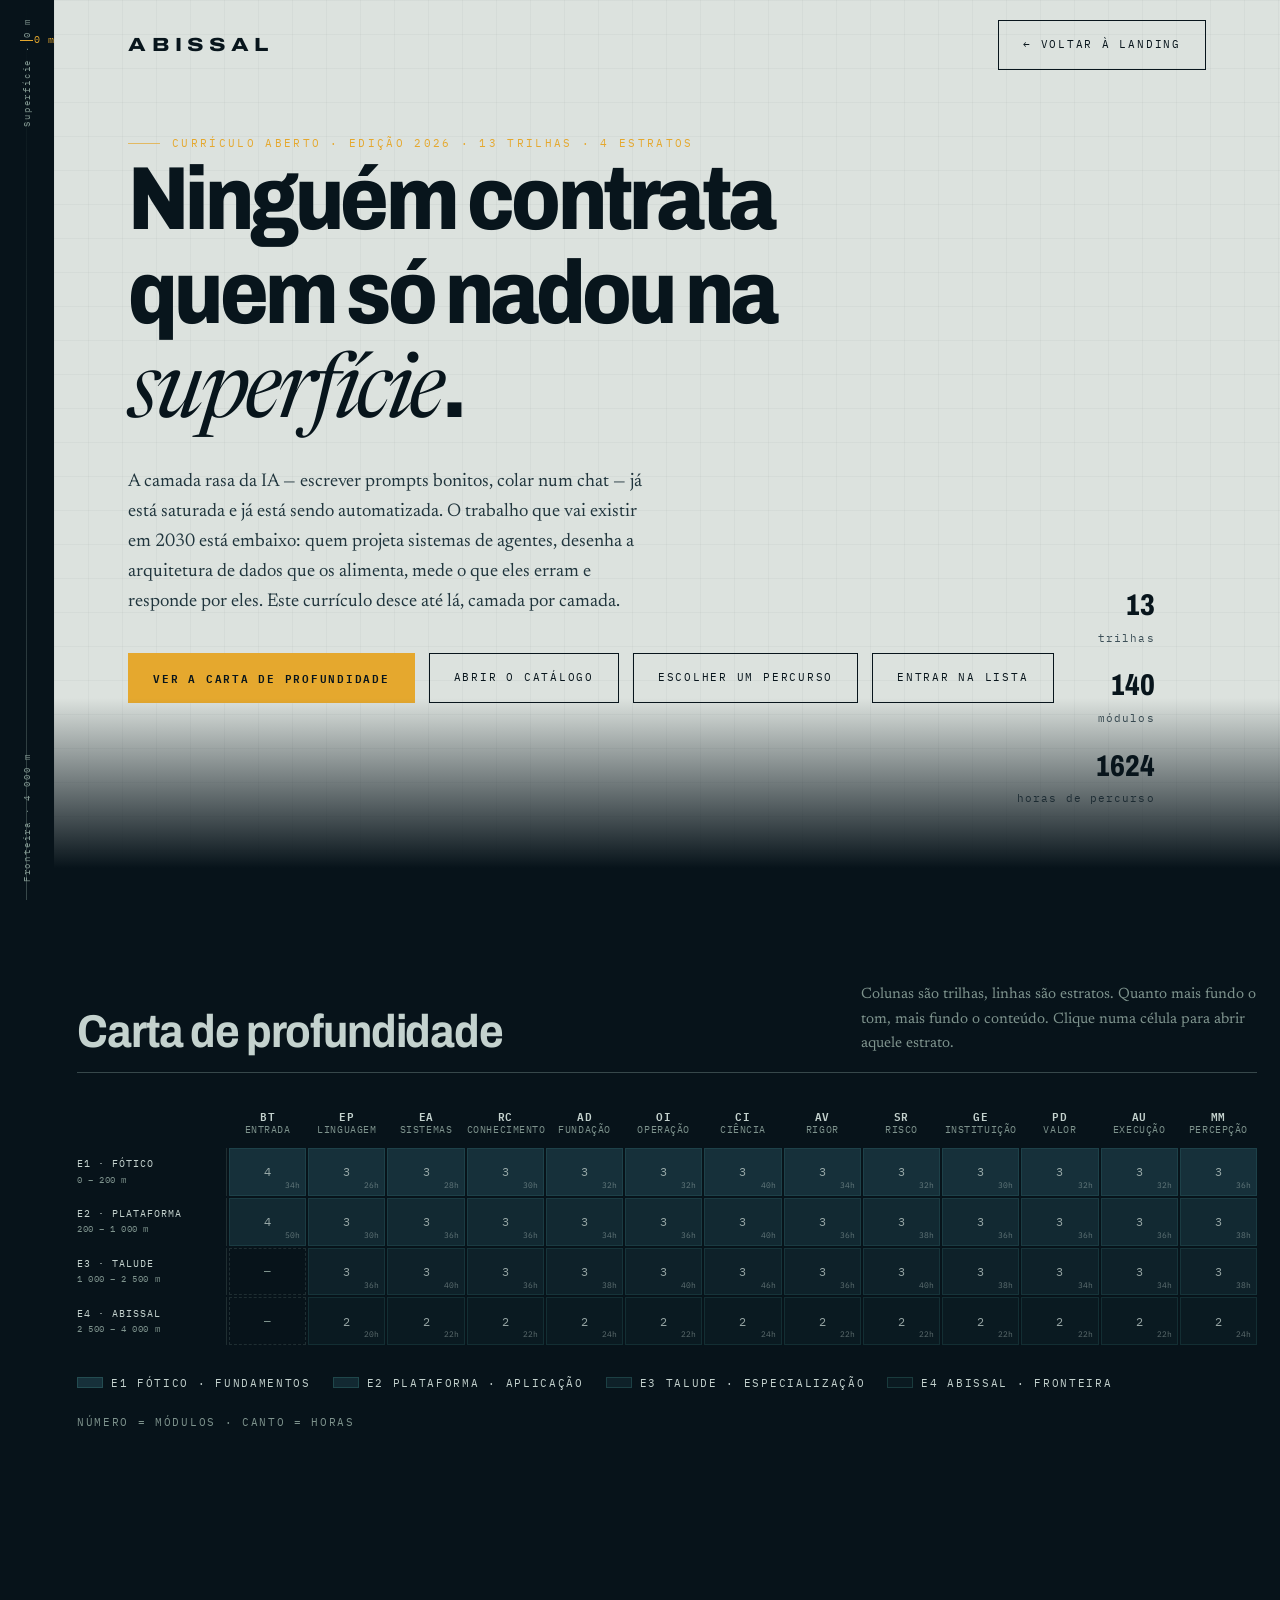
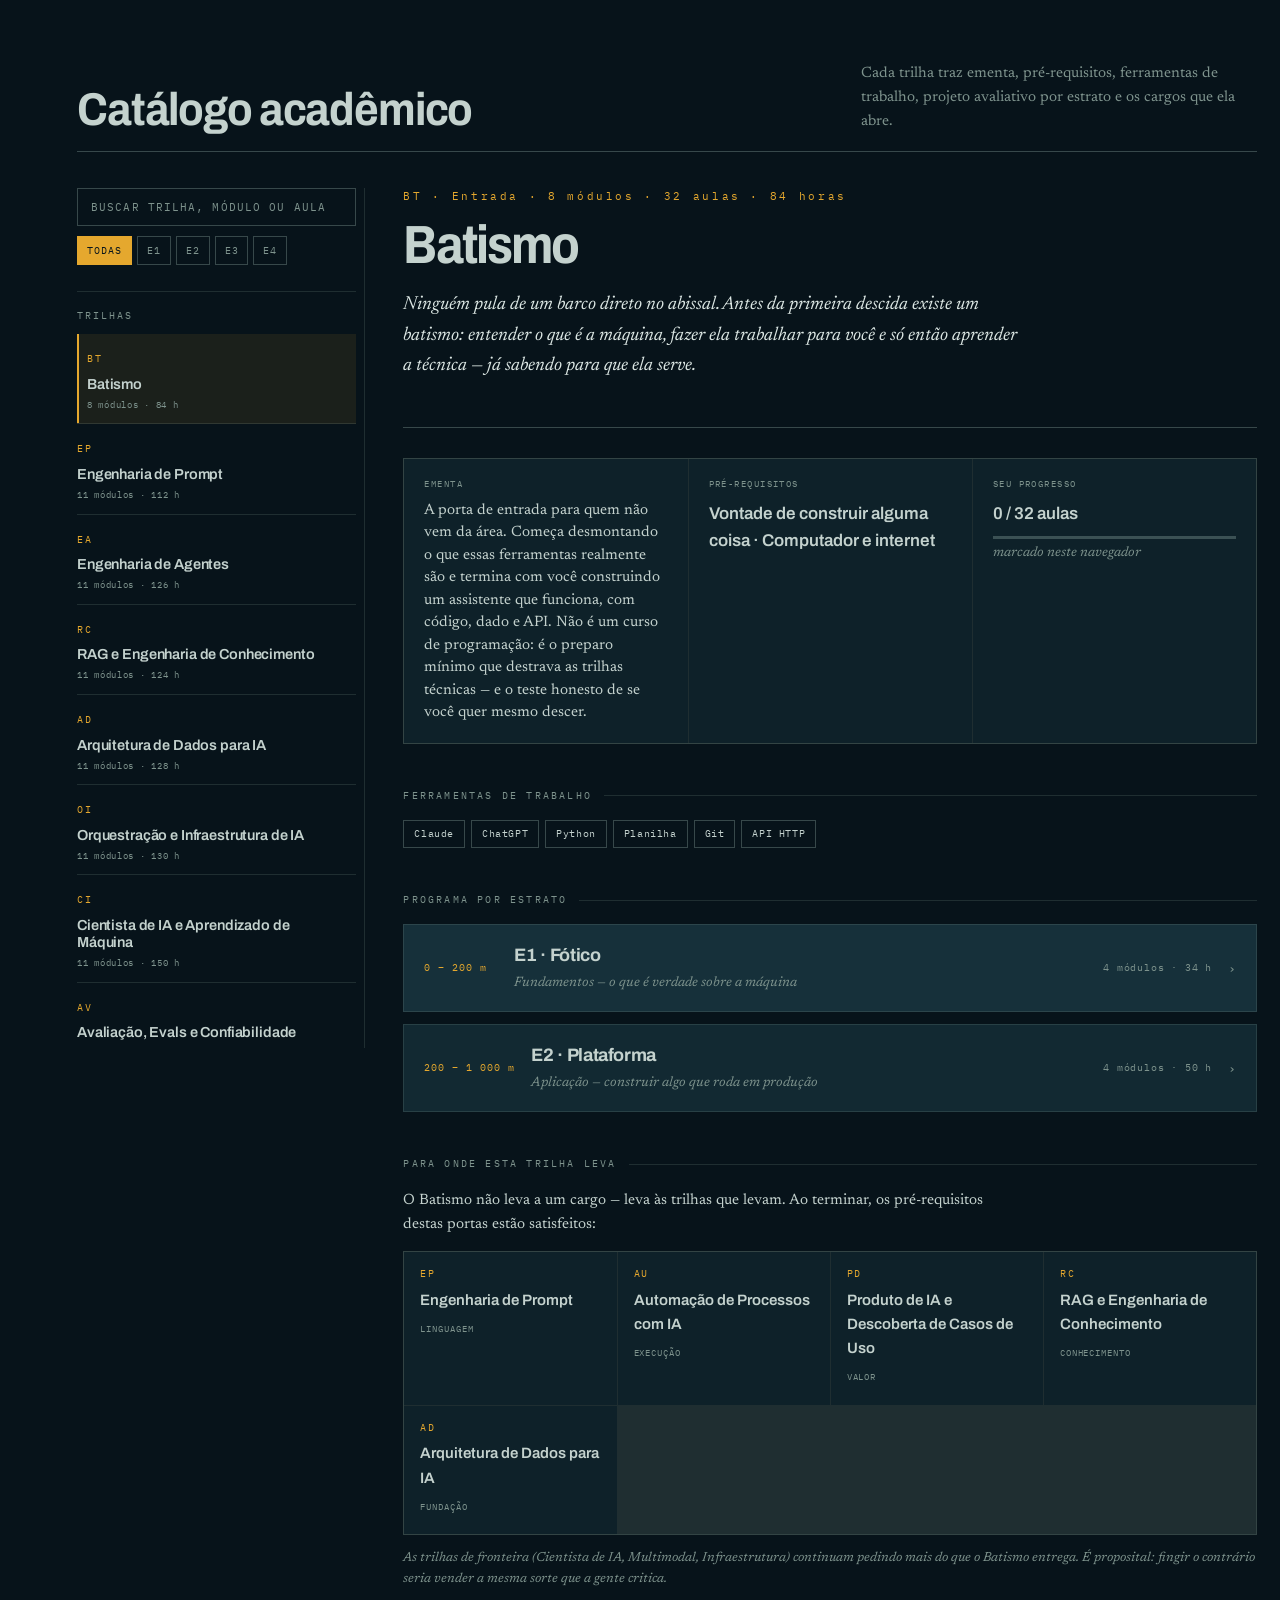
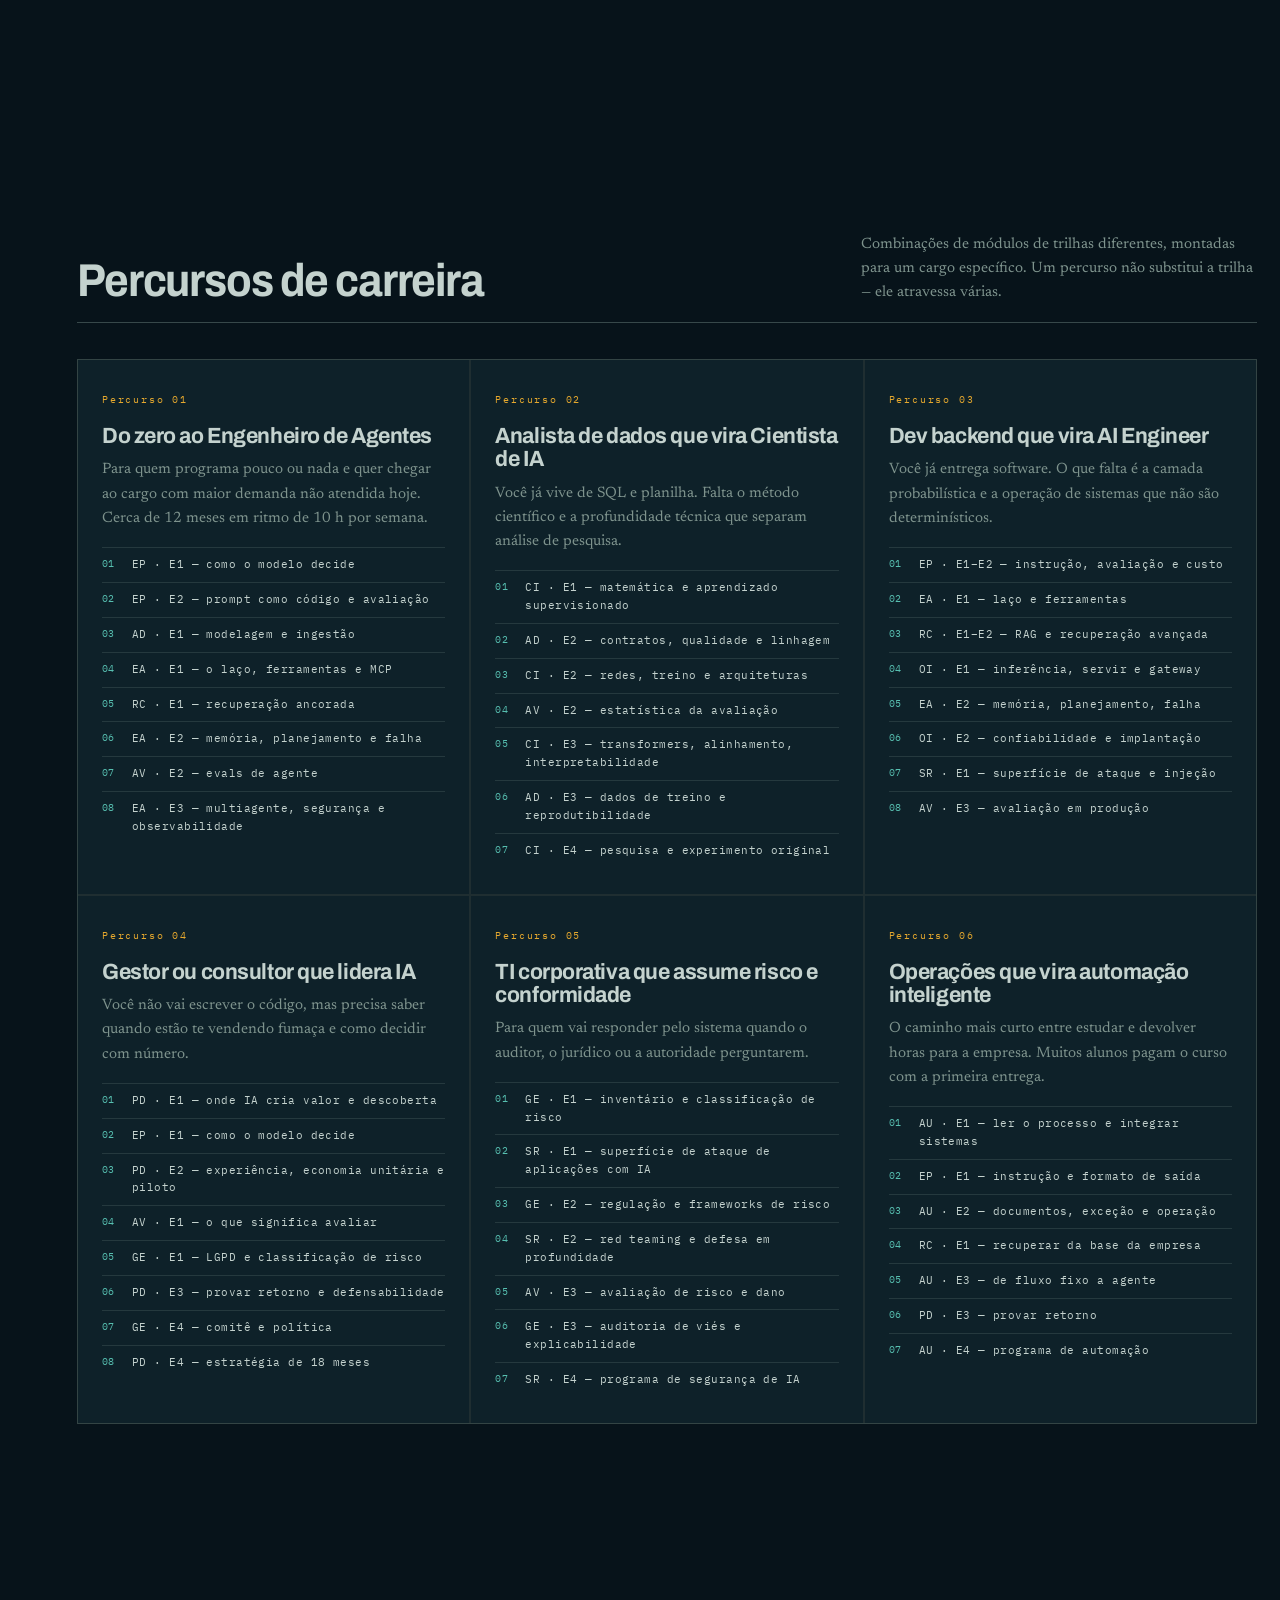
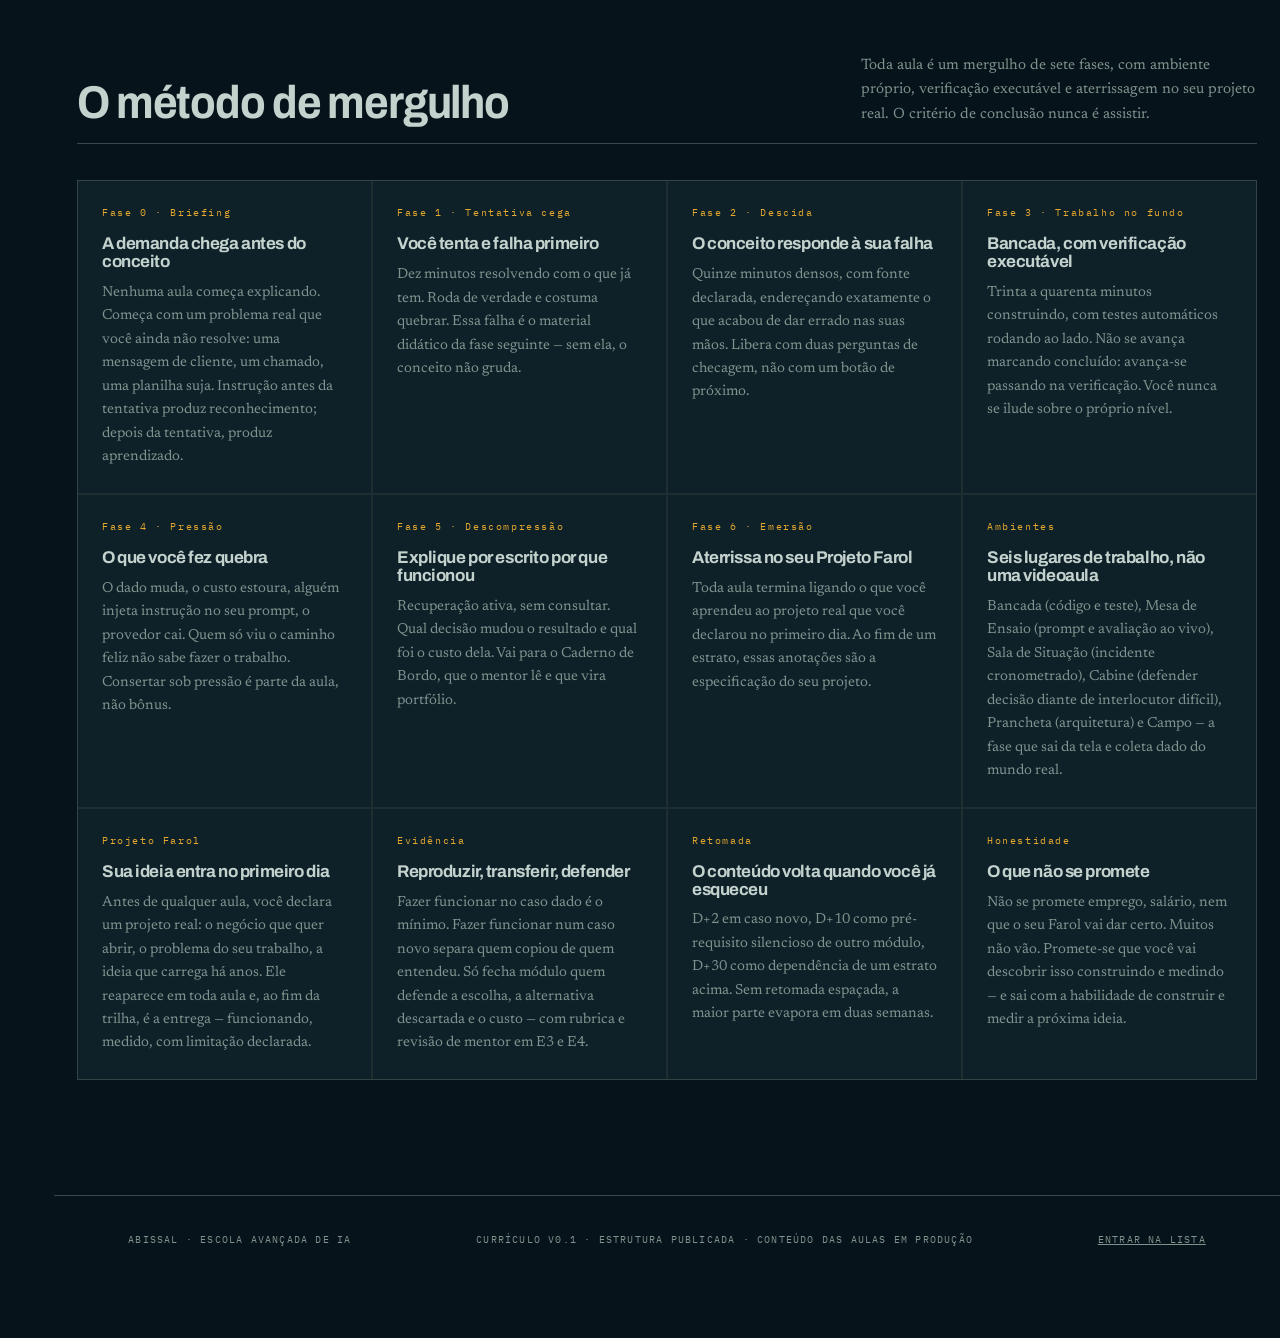
==== commit 30d3ce24: "adiciona Batismo, a trilha de entrada para quem não vem da área Dos 12 pré-requisitos de trilha, dez" ====
--- a/site/curriculo.html
+++ b/site/curriculo.html
@@ -4,7 +4,7 @@
 <meta charset="utf-8">
 <meta name="viewport" content="width=device-width, initial-scale=1">
 <title>ABISSAL — Currículo completo</title>
-<meta name="description" content="As 12 trilhas do currículo Abissal, módulo por módulo, aula por aula. Carta de profundidade, percursos de carreira e o método de mergulho.">
+<meta name="description" content="As 13 trilhas do currículo Abissal, módulo por módulo, aula por aula. Carta de profundidade, percursos de carreira e o método de mergulho.">
 <meta property="og:title" content="ABISSAL — Currículo completo">
 <meta property="og:description" content="Sem conteúdo surpresa. O currículo inteiro, aberto.">
 <link rel="preconnect" href="https://fonts.googleapis.com">
@@ -31,7 +31,7 @@
     </div>
 
     <header class="hero">
-      <div class="eyebrow">Currículo aberto · edição 2026 · 12 trilhas · 4 estratos</div>
+      <div class="eyebrow">Currículo aberto · edição 2026 · 13 trilhas · 4 estratos</div>
       <h1>Ninguém contrata quem só nadou na <em>superfície</em>.</h1>
       <p class="lead">A camada rasa da IA — escrever prompts bonitos, colar num chat — já está saturada
         e já está sendo automatizada. O trabalho que vai existir em 2030 está embaixo: quem projeta
--- a/site/assets/css/style.css
+++ b/site/assets/css/style.css
@@ -142,42 +142,95 @@
 .cargo .fx{font-family:var(--mono);font-size:12px;color:var(--sulfur);display:block;margin:7px 0 5px}
 .cargo p{font-size:13.5px;color:var(--dim);margin:0}
 
-/* ---- laboratório ---- */
-.lab{border:1px solid var(--hair2);background:var(--card)}
-.lab-h{padding:16px 20px;border-bottom:1px solid var(--hair);display:flex;gap:14px;align-items:center;background:var(--shelf);flex-wrap:wrap}
-.lab-h .st{font-family:var(--mono);font-size:9.5px;letter-spacing:.14em;text-transform:uppercase;color:var(--sulfur)}
-.lab-h .pr{margin-left:auto;display:flex;gap:4px}
-.lab-h .pr i{width:22px;height:2px;background:var(--hair2);display:block}
-.lab-h .pr i.on{background:var(--sulfur)}
-.lab-b{padding:clamp(20px,2.8vw,32px)}
-.zap{background:var(--shelf);border-left:2px solid var(--hydro);padding:12px 15px;margin-bottom:8px;font-size:14.5px}
-.zap b{font-family:var(--mono);font-size:9px;letter-spacing:.14em;color:var(--dim);display:block;margin-bottom:4px;text-transform:uppercase}
-.pick{text-align:left;width:100%;border:1px solid var(--hair);padding:14px 16px;margin-bottom:8px;transition:.16s var(--ease);font-family:var(--mono);font-size:13px;line-height:1.55;display:flex;gap:12px}
-.pick:hover{border-color:var(--sulfur);background:rgba(229,168,46,.06);transform:translateX(4px)}
-.pick .kb{color:var(--hydro);font-size:10px;flex:none;padding-top:2px}
+/* ---- chamada do hero ---- */
+.hcta{margin-top:40px;border-top:1px solid rgba(8,21,28,.22);padding-top:28px;max-width:640px}
+.hcta-t{font-family:var(--disp);font-size:clamp(19px,2.3vw,25px);font-weight:700;font-variation-settings:"wdth" 94;letter-spacing:-.025em;color:var(--ink);margin-bottom:10px}
+.hcta-d{font-size:15.5px;color:#31474f;margin-bottom:22px;max-width:56ch}
+.btn.grande{padding:18px 30px;font-size:12px}
+
+/* ---- o mergulho ---- */
+.mg{border:1px solid var(--hair2);background:var(--card)}
+.mg-topo{display:flex;align-items:center;gap:16px;padding:14px 20px;background:var(--shelf);border-bottom:1px solid var(--hair);flex-wrap:wrap}
+.mg-topo .mono{color:var(--sulfur);white-space:nowrap}
+.mg-barra{flex:1;min-width:120px;height:2px;background:var(--hair2);position:relative}
+.mg-barra i{position:absolute;inset:0 auto 0 0;width:0;background:var(--sulfur);transition:width .45s var(--ease)}
+
+.mg-nav{display:flex;overflow-x:auto;border-bottom:1px solid var(--hair);background:var(--shelf);scrollbar-width:thin}
+.mg-nav::-webkit-scrollbar{height:4px}
+.mg-nav::-webkit-scrollbar-thumb{background:var(--hair2)}
+.mg-passo{flex:1 0 auto;min-width:96px;text-align:left;padding:11px 14px;border-right:1px solid var(--hair);border-top:2px solid transparent;transition:.15s var(--ease)}
+.mg-passo:last-child{border-right:0}
+.mg-passo .p-n{font-family:var(--mono);font-size:9px;color:var(--hydro);letter-spacing:.14em;display:block}
+.mg-passo .p-t{font-family:var(--disp);font-size:12.5px;font-weight:600;font-variation-settings:"wdth" 100;display:block;margin-top:3px;line-height:1.2}
+.mg-passo.livre:hover{background:rgba(87,191,176,.07)}
+.mg-passo.atual{border-top-color:var(--sulfur);background:rgba(229,168,46,.1)}
+.mg-passo.bloq{opacity:.32;cursor:not-allowed}
+.mg-passo.bloq .p-n{color:var(--dim)}
+
+.mg-corpo{padding:clamp(20px,3vw,34px)}
+.mg-lei{font-family:var(--mono);font-size:9.5px;letter-spacing:.18em;text-transform:uppercase;color:var(--hydro);margin-bottom:14px;display:flex;align-items:center;gap:10px}
+.mg-lei::before{content:"";width:22px;height:1px;background:currentColor;opacity:.7;flex:none}
+.mg-t{font-size:clamp(19px,2.5vw,25px);font-variation-settings:"wdth" 96;margin-bottom:12px;line-height:1.15}
+.mg-t em{font-family:var(--body);font-style:italic;font-weight:400}
+.mg-corpo>p{font-size:15.5px;max-width:68ch}
+.mg-pergunta{font-family:var(--disp);font-size:16.5px;font-weight:600;font-variation-settings:"wdth" 100;margin:24px 0 12px;color:var(--txt)}
+.mg-obs{font-size:14px;color:var(--dim);font-style:italic;max-width:66ch;margin-top:14px}
+.mg-conceito{border-left:2px solid var(--hydro);padding:4px 0 4px 18px;margin:18px 0}
+.mg-conceito p{font-size:15px;margin-bottom:.75em}
+.mg-conceito b{font-family:var(--disp);color:var(--hydro)}
+.mg-res{margin:18px 0}
+
+/* mensagem de whatsapp */
+.zap{background:var(--shelf);border-left:2px solid var(--hydro);padding:12px 15px;margin-bottom:9px;font-size:14.5px}
+.zap b{font-family:var(--mono);font-size:9px;letter-spacing:.14em;color:var(--dim);display:block;margin-bottom:5px;text-transform:uppercase}
+.zap.ataque{border-left-color:var(--alert);background:rgba(217,97,74,.07)}
+.zap.ataque b{color:var(--alert)}
+
+/* escolhas */
+.pick{text-align:left;width:100%;border:1px solid var(--hair);padding:14px 16px;margin-bottom:8px;transition:.16s var(--ease);font-size:14.5px;line-height:1.5;display:flex;gap:13px;align-items:flex-start}
+.pick:hover{border-color:var(--sulfur);background:rgba(229,168,46,.06)}
+.pick .kb{font-family:var(--mono);color:var(--hydro);font-size:10px;flex:none;padding-top:3px}
+.pick b{font-family:var(--disp);font-size:15.5px;font-weight:600;font-variation-settings:"wdth" 100;display:block;letter-spacing:-.01em}
+.pick b+span{font-size:14px;color:var(--dim);display:block;margin-top:3px}
+.pick.sel{border-color:var(--sulfur);background:rgba(229,168,46,.1)}
+.pick.certo{border-color:var(--hydro);background:rgba(87,191,176,.09)}
+.pick.errado{border-color:var(--alert);background:rgba(217,97,74,.07)}
+.pick.mini{font-size:14px;padding:11px 14px}
+
+/* checagem da descida */
+.checagem{border:1px solid var(--hair);padding:16px 18px;margin-bottom:12px;background:var(--shelf)}
+.checagem-q{font-family:var(--disp);font-size:15.5px;font-weight:600;font-variation-settings:"wdth" 100;margin-bottom:12px}
+.checagem-q .mono{display:block;color:var(--sulfur);margin-bottom:6px;font-size:9.5px;letter-spacing:.16em}
+
+/* saída de execução */
 .saida{font-family:var(--mono);font-size:11.5px;white-space:pre-wrap;background:#081820;border:1px solid var(--hair);padding:12px;margin:8px 0;overflow-x:auto;line-height:1.6;animation:fade .4s var(--ease) both}
-.vchk{display:flex;gap:11px;padding:9px 0;border-bottom:1px solid var(--hair);animation:fade .4s var(--ease) both}
+.saida-rot{display:block;font-size:9px;letter-spacing:.14em;color:var(--dim);text-transform:uppercase;margin-bottom:7px}
+
+/* verificação executável */
+.verif{border:1px solid var(--hair);margin-top:12px;animation:fade .4s var(--ease) both}
+.verif.pass{border-color:var(--hydro)}
+.verif-h{display:flex;justify-content:space-between;gap:12px;padding:10px 14px;background:var(--shelf);border-bottom:1px solid var(--hair)}
+.verif-h .mono{color:var(--dim)}
+.verif.pass .verif-h .mono{color:var(--hydro)}
+.verif-n{color:var(--txt)}
+.vchk{display:flex;gap:11px;padding:9px 14px;border-bottom:1px solid var(--hair)}
 .vchk:last-child{border-bottom:0}
 .vchk .mk{font-family:var(--mono);font-size:13px;width:16px;flex:none}
-.vchk b{font-family:var(--disp);font-size:14.5px;font-weight:600;font-variation-settings:"wdth" 100;display:block}
-.vchk span{font-size:13.5px;color:var(--dim)}
+.vchk b{font-family:var(--disp);font-size:14px;font-weight:600;font-variation-settings:"wdth" 100;display:block}
+.vchk span span{font-size:13px;color:var(--dim)}
 .ok{color:var(--hydro)}.bad{color:var(--alert)}
-.tag{font-family:var(--mono);font-size:9px;letter-spacing:.1em;padding:4px 8px;border:1px solid var(--hair2);display:inline-block;margin:0 5px 5px 0;text-transform:uppercase}
-.tag.ok{color:var(--hydro);border-color:var(--hydro)}
-.tag.bad{color:var(--alert);border-color:var(--alert)}
-
-/* fases */
-.fases{display:grid;grid-template-columns:196px 1fr;border:1px solid var(--hair);margin-top:26px}
-.fnav{border-right:1px solid var(--hair);background:var(--shelf)}
-.fbtn{display:block;width:100%;text-align:left;padding:12px 15px;border-left:2px solid transparent;border-bottom:1px solid var(--hair);transition:.14s}
-.fbtn:last-child{border-bottom:0}
-.fbtn:hover{background:rgba(87,191,176,.06)}
-.fbtn[aria-current="true"]{border-left-color:var(--sulfur);background:rgba(229,168,46,.09)}
-.fbtn .n{font-family:var(--mono);font-size:9px;color:var(--hydro);letter-spacing:.14em}
-.fbtn b{font-family:var(--disp);font-size:13.5px;font-weight:600;display:block;margin-top:3px;font-variation-settings:"wdth" 100}
-.fbtn span{font-family:var(--mono);font-size:9px;color:var(--dim);letter-spacing:.1em}
-.fbody{padding:clamp(20px,2.6vw,30px);background:var(--card);min-height:300px}
-.fbody h4{font-size:19px;margin-bottom:10px;font-variation-settings:"wdth" 96}
+
+/* trava entre fases */
+.mg-trava-nota{margin-top:20px}
+.trava{display:flex;gap:11px;align-items:flex-start;border:1px dashed var(--hair2);padding:12px 15px;font-size:13.5px;color:var(--dim)}
+.trava-i{color:var(--sulfur);font-size:15px;line-height:1.2;flex:none}
+
+/* descompressão */
+.f5-linha{display:flex;justify-content:space-between;align-items:center;gap:14px;margin-top:14px;flex-wrap:wrap}
+.f5-ok{color:var(--hydro)}
+.f5-falta{color:var(--dim)}
+
+.nota.mini{font-size:13.5px;padding:11px 14px;margin:10px 0 0}
 
 /* currículo */
 .tgrid{display:grid;grid-template-columns:repeat(auto-fill,minmax(264px,1fr));gap:1px;background:var(--hair);border:1px solid var(--hair)}
@@ -232,14 +285,39 @@
 .cta .t b{color:var(--txt);display:block;font-size:11px}
 
 @media(max-width:820px){
- .gauge{width:42px}.gauge .line,.gauge .tick{right:20px}.gauge .cur{right:13px}
+ .gauge{width:38px}.gauge .line,.gauge .tick{right:18px}.gauge .cur{right:11px}
  .gauge .zone{display:none}.gauge .val{font-size:9px}
- .fases{grid-template-columns:1fr}
- .fnav{display:flex;overflow-x:auto;border-right:0;border-bottom:1px solid var(--hair)}
- .fbtn{min-width:128px;border-bottom:0;border-left:0;border-top:2px solid transparent}
- .fbtn[aria-current="true"]{border-left-color:transparent;border-top-color:var(--sulfur)}
+ .wrap{padding-right:44px}
  .fgrid{grid-template-columns:1fr}
  .kbtip{display:none}
- .wrap{padding-right:46px}
+ /* alvos de toque com no mínimo 44px e nada de hover que gruda no mobile */
+ .pick{padding:15px 15px}
+ .pick:hover{border-color:var(--hair);background:none}
+ .opt:hover{border-color:var(--hair);background:none;transform:none}
+ .mg-passo{min-width:88px;padding:10px 12px}
+ .btn{padding:15px 20px}
+ .btn.grande{padding:16px 22px;font-size:11px;width:100%;text-align:center}
+ .hcta{max-width:none}
+ .cta{padding:10px 14px}
+ .cta .t{font-size:9px}
+}
+@media(max-width:520px){
+ /* no celular o medidor lateral compete com o texto: some e devolve a largura */
+ .gauge{display:none}
+ .wrap{padding-right:clamp(18px,4vw,52px)}
+ .hnums{gap:20px 26px}
+ .hnums div{flex:1 0 40%}
+ .mg-corpo{padding:18px 15px}
+ .mg-topo{padding:12px 15px}
+ .saida{font-size:10.5px;padding:10px}
+ .pick{gap:10px}
+ .pick .kb{display:none}
+ .snd{padding:12px 14px;font-size:10px}
+ .hud .btn{padding:13px 16px}
+ .foot{flex-direction:column;gap:8px}
+ .f5-linha{flex-direction:column;align-items:stretch}
+ .f5-linha .btn{width:100%;text-align:center}
+ dialog{width:96vw}
+ .dlg-b{padding:18px 18px 24px}
 }
 @media(prefers-reduced-motion:reduce){*{transition:none!important;animation:none!important}html{scroll-behavior:auto}#snow{display:none}}
--- a/site/assets/css/curriculo.css
+++ b/site/assets/css/curriculo.css
@@ -30,7 +30,9 @@
 
 /* ---- carta batimétrica ---- */
 .carta{overflow-x:auto;padding-bottom:8px}
-.carta-grid{display:grid;grid-template-columns:150px repeat(12,minmax(72px,1fr));gap:2px;min-width:1020px}
+/* --cols e --minw vêm do JS: número de trilhas não pode ficar fixo aqui. */
+.carta-grid{display:grid;grid-template-columns:150px repeat(var(--cols,12),minmax(72px,1fr));
+ gap:2px;min-width:var(--minw,1020px)}
 .ch{font-family:var(--mono);font-size:9.5px;letter-spacing:.06em;color:var(--dim);
  padding:0 0 10px;text-align:center;line-height:1.3;text-transform:uppercase}
 .ch b{display:block;color:var(--txt);font-size:11px;font-weight:600}
@@ -140,6 +142,14 @@
 .entrega p{margin:0;font-size:15px}
 
 .cargos-nota{font-size:13px;color:var(--dim);margin-top:12px;font-style:italic}
+.cell.vazia{background:transparent;border-style:dashed;border-color:var(--hair);color:var(--dim);cursor:default;font-size:11px}
+.cell.vazia:hover{transform:none;border-color:var(--hair)}
+.destino-t{font-size:15px;margin-bottom:14px;max-width:66ch}
+.destinos{display:grid;grid-template-columns:repeat(auto-fit,minmax(190px,1fr));gap:1px;background:var(--hair);border:1px solid var(--hair)}
+.destino{background:var(--card);padding:14px 16px}
+.destino .k{font-family:var(--mono);font-size:9.5px;letter-spacing:.18em;color:var(--sulfur);display:block}
+.destino b{font-family:var(--disp);font-size:15px;font-weight:600;font-variation-settings:"wdth" 100;display:block;margin:6px 0 3px}
+.destino span:last-child{font-family:var(--mono);font-size:9px;letter-spacing:.1em;color:var(--dim);text-transform:uppercase}
 
 /* percursos de carreira */
 .rotas{display:grid;grid-template-columns:repeat(auto-fit,minmax(300px,1fr));gap:2px;
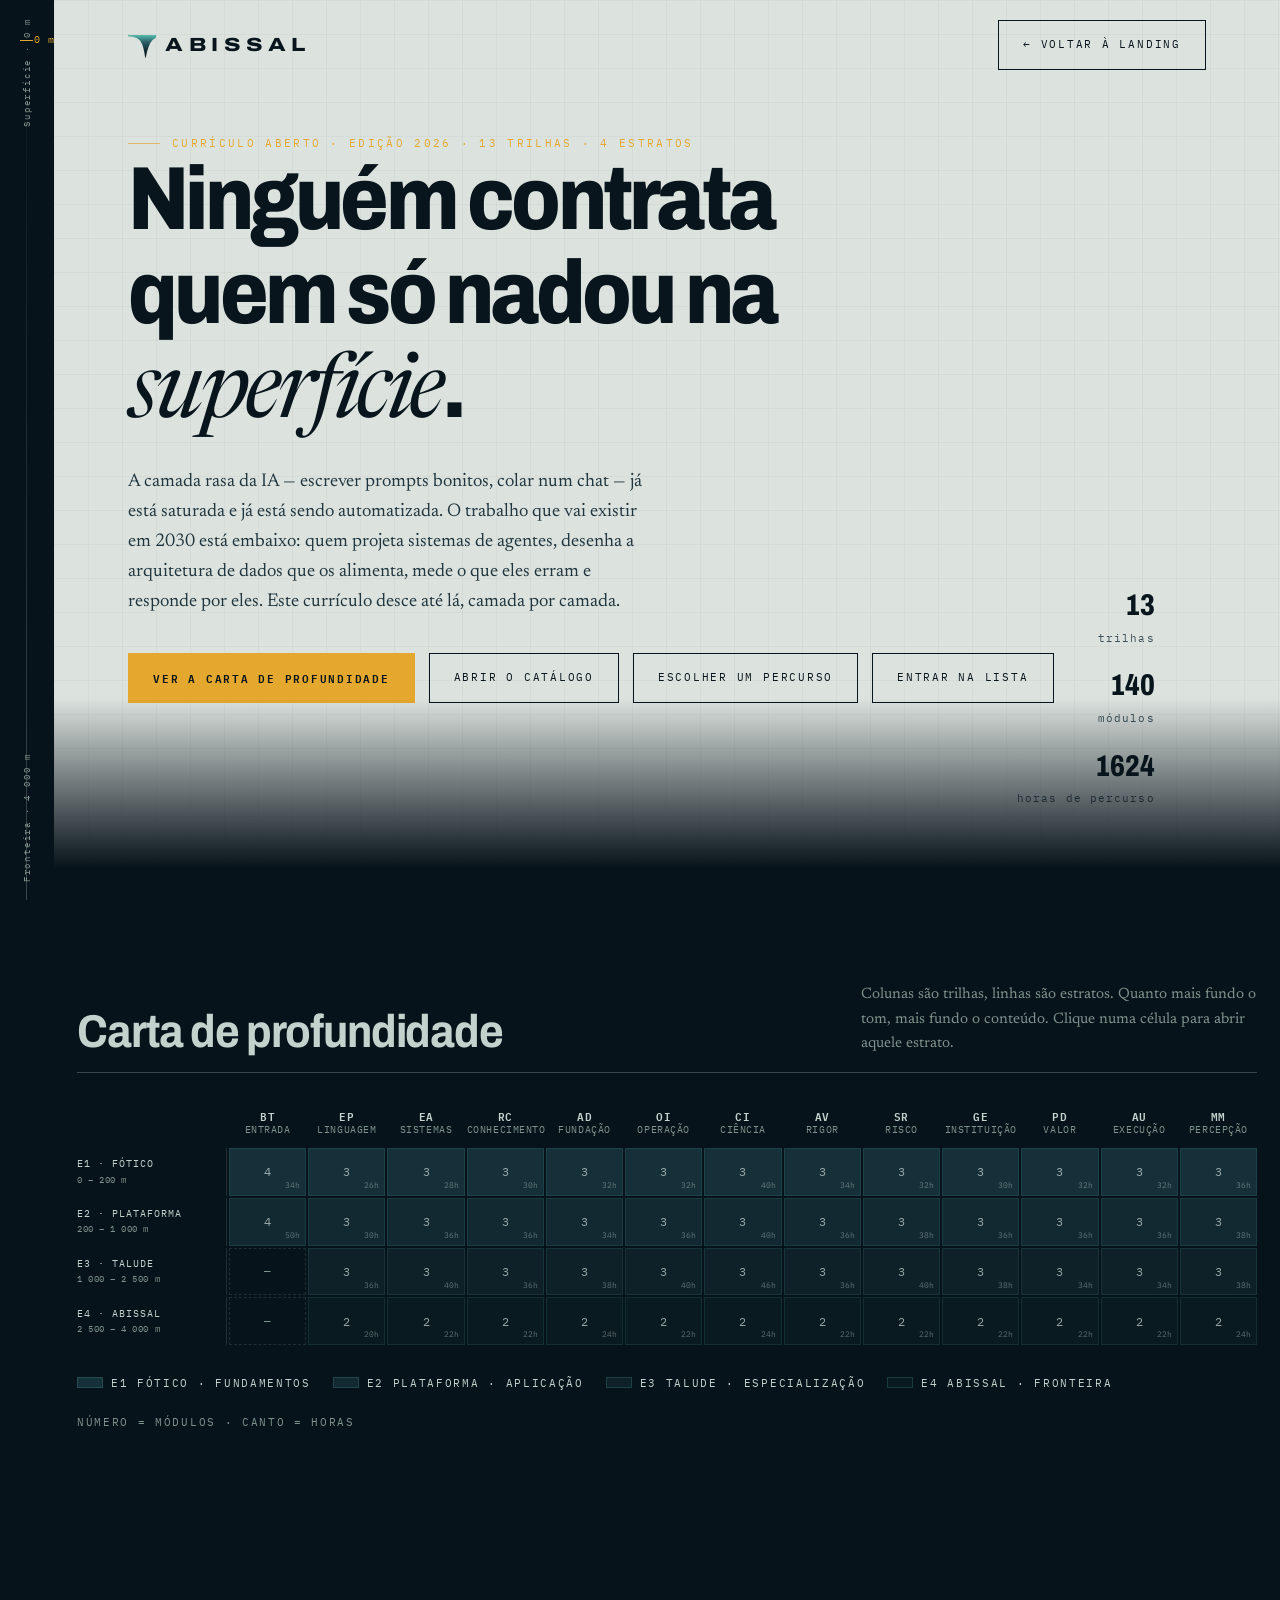
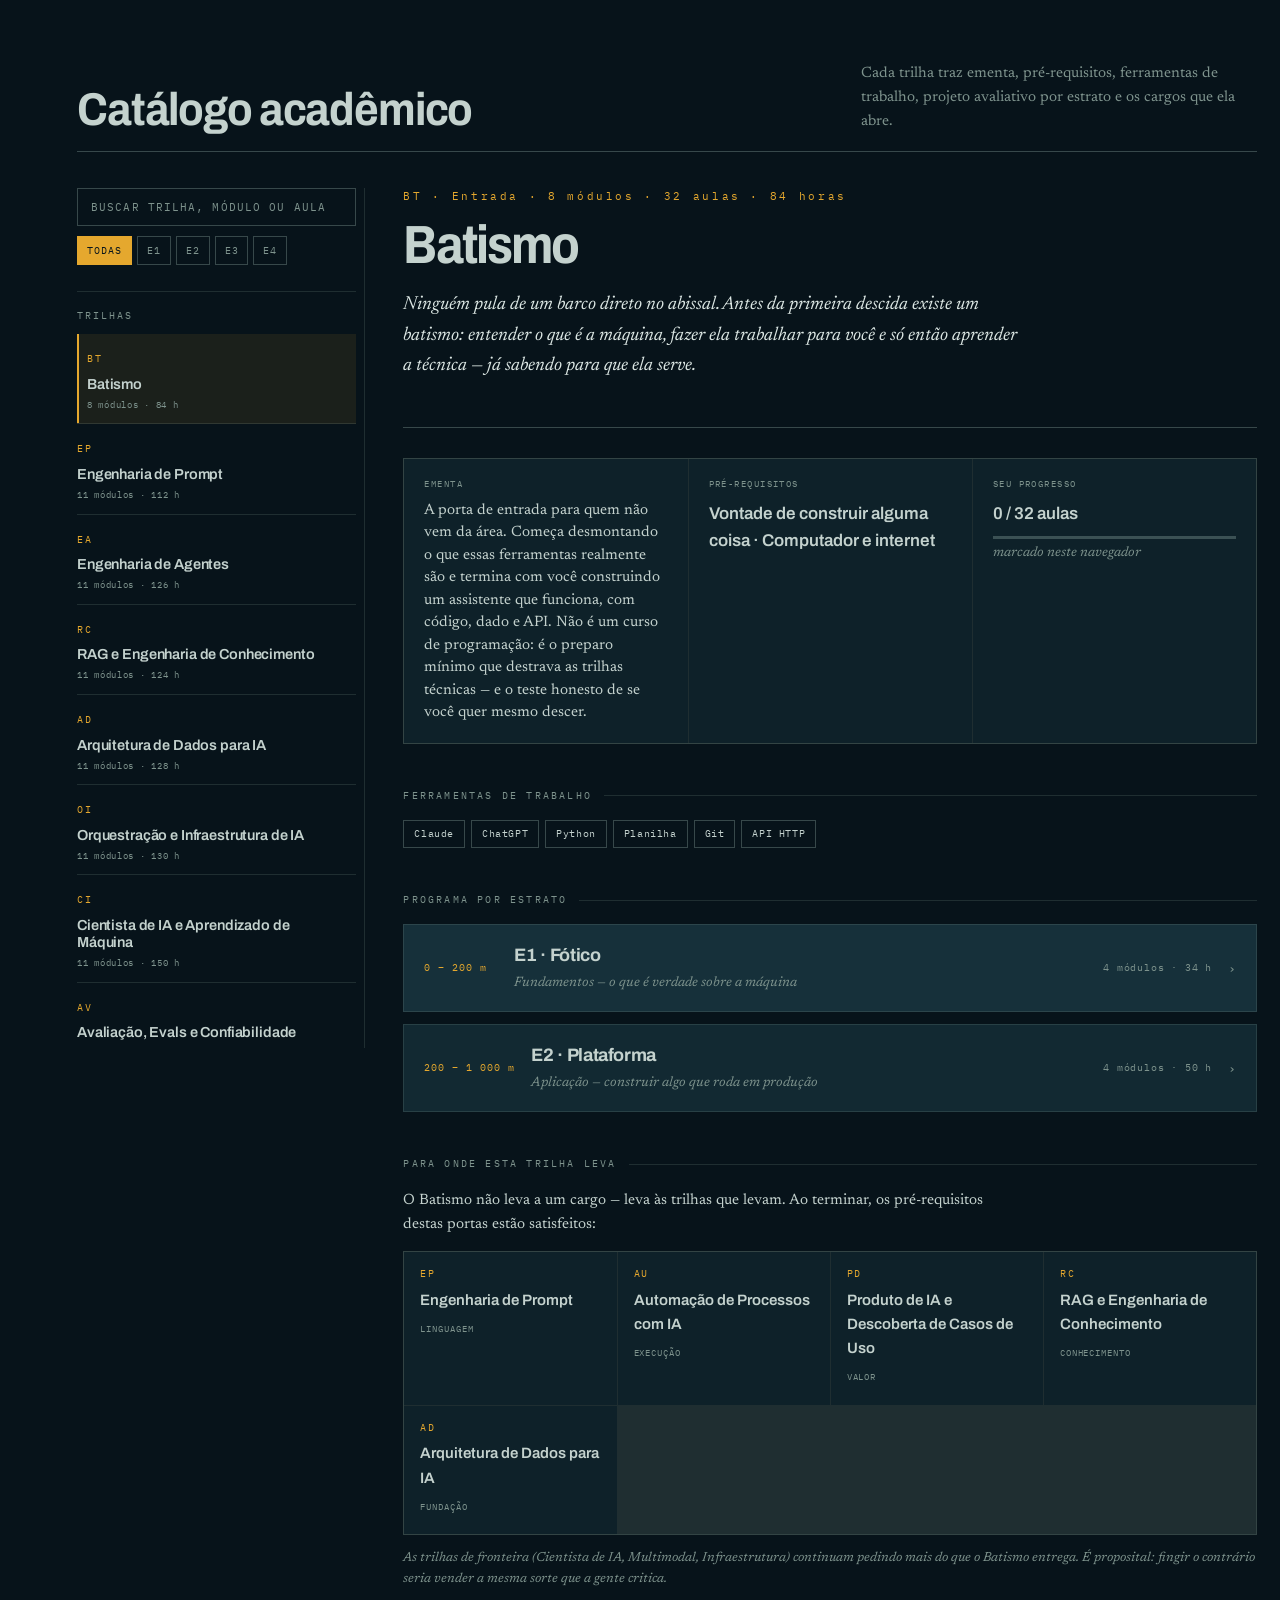
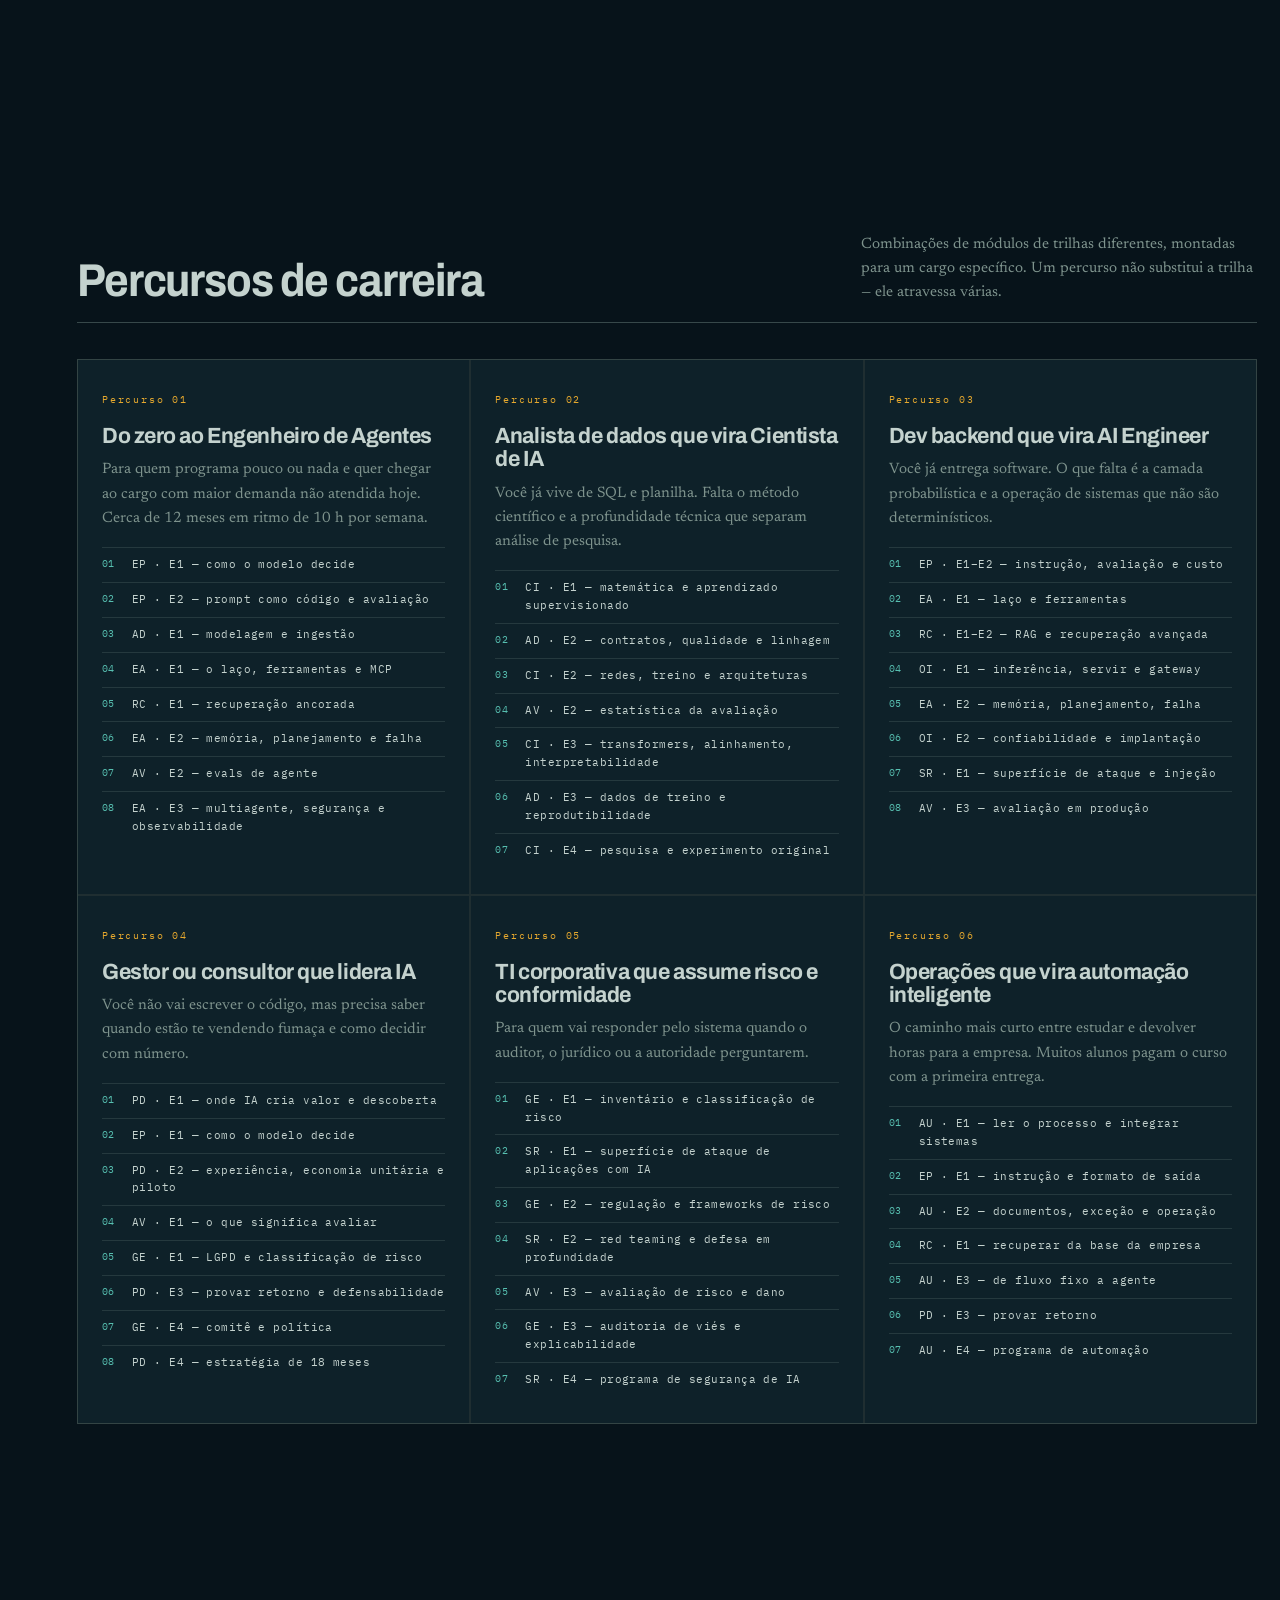
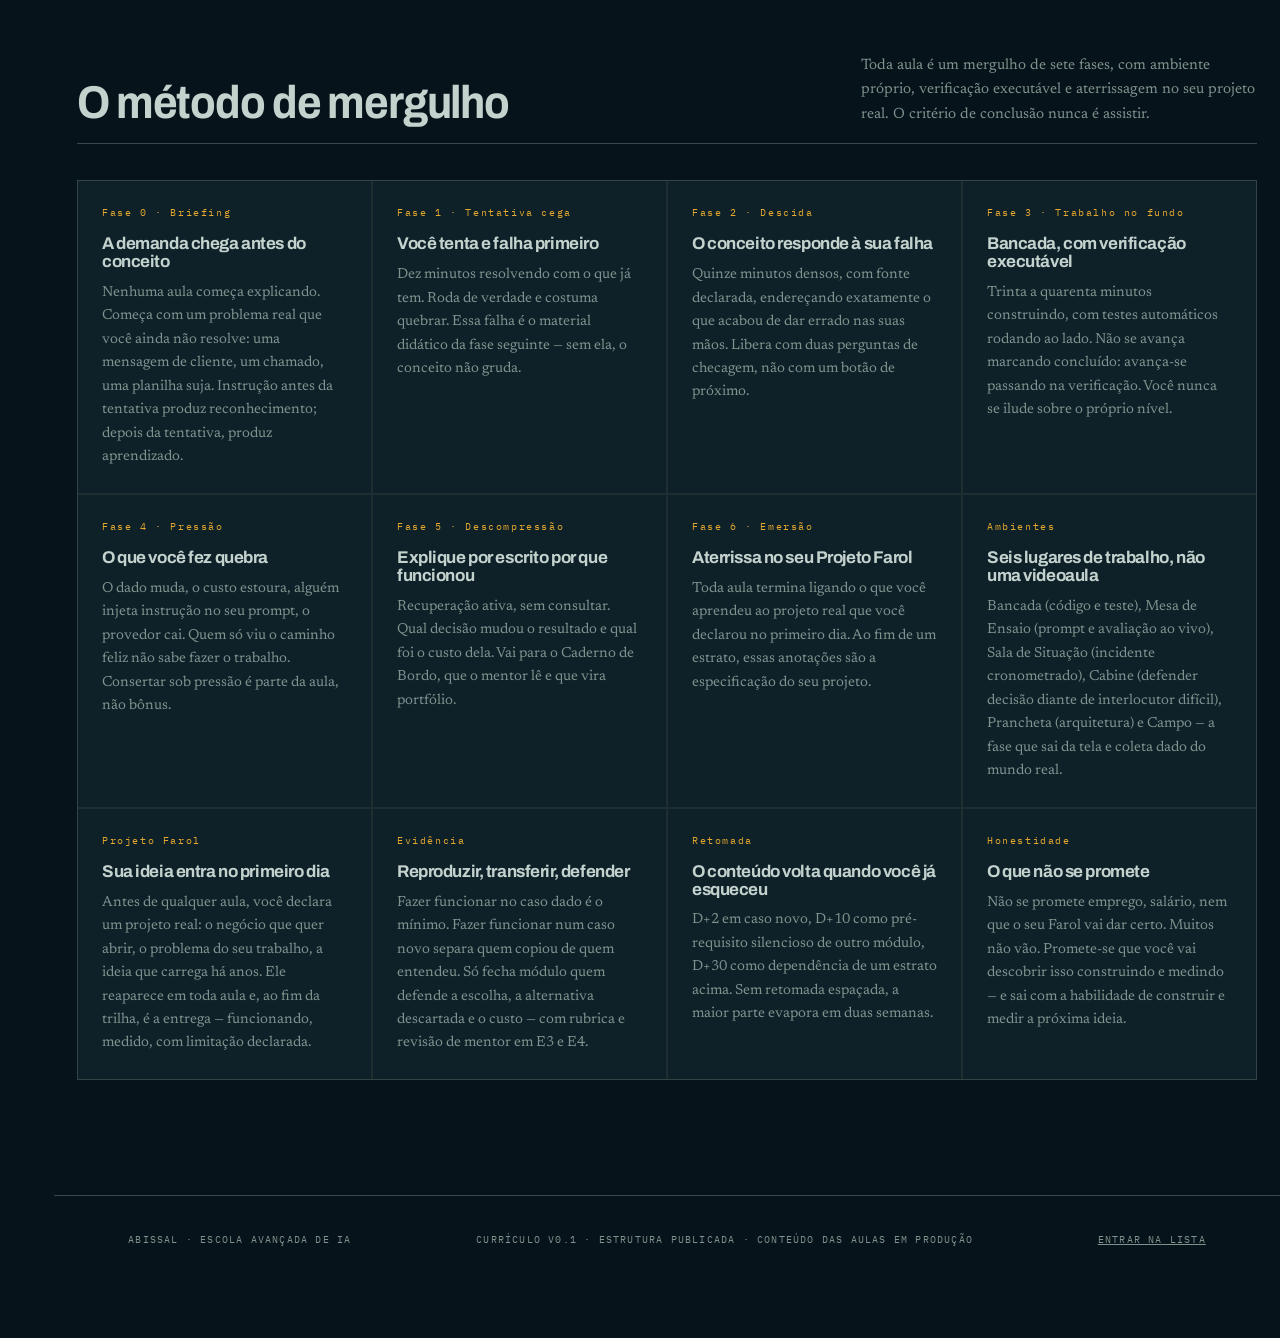
==== commit 394ff378: "adiciona identidade visual v2: mark, favicon e wordmark no cabeçalho Sobe o pacote de marca (SVG/PNG" ====
--- a/site/curriculo.html
+++ b/site/curriculo.html
@@ -7,6 +7,11 @@
 <meta name="description" content="As 13 trilhas do currículo Abissal, módulo por módulo, aula por aula. Carta de profundidade, percursos de carreira e o método de mergulho.">
 <meta property="og:title" content="ABISSAL — Currículo completo">
 <meta property="og:description" content="Sem conteúdo surpresa. O currículo inteiro, aberto.">
+<meta property="og:image" content="assets/logo/png/abissal-panoramica-dark-1920px.png">
+<link rel="icon" href="assets/favicon/favicon.ico" sizes="any">
+<link rel="icon" type="image/svg+xml" href="assets/favicon/favicon-dark.svg">
+<link rel="icon" type="image/png" sizes="32x32" href="assets/favicon/favicon-32.png">
+<link rel="apple-touch-icon" href="assets/favicon/apple-touch-icon.png">
 <link rel="preconnect" href="https://fonts.googleapis.com">
 <link rel="preconnect" href="https://fonts.gstatic.com" crossorigin>
 <link href="https://fonts.googleapis.com/css2?family=Archivo:wdth,wght@75..125,400..800&family=Newsreader:ital,opsz,wght@0,6..72,300..600;1,6..72,300..500&family=IBM+Plex+Mono:wght@400;500;600&display=swap" rel="stylesheet">
@@ -26,7 +31,7 @@
   <div class="gridbg" aria-hidden="true"></div>
   <div class="wrap">
     <div class="top">
-      <span class="brand">Abissal</span>
+      <span class="brand"><img src="assets/logo/svg/abissal-mark-light.svg" alt="" aria-hidden="true">Abissal</span>
       <span class="mono"><a class="btn gh" href="index.html">← voltar à landing</a></span>
     </div>
 
--- a/site/assets/css/style.css
+++ b/site/assets/css/style.css
@@ -42,7 +42,8 @@
 .hud{position:fixed;top:0;left:0;right:0;z-index:50;background:rgba(7,19,26,.9);backdrop-filter:blur(10px);border-bottom:1px solid var(--hair);transform:translateY(-100%);transition:transform .3s var(--ease)}
 .hud.on{transform:none}
 .hud .in{display:flex;align-items:center;gap:16px;padding:11px clamp(18px,4vw,52px);max-width:1180px;margin:0 auto}
-.hud .bm{font-family:var(--disp);font-weight:800;font-variation-settings:"wdth" 125;font-size:13px;letter-spacing:.28em;text-transform:uppercase}
+.hud .bm{display:inline-flex;align-items:center;gap:.55em;font-family:var(--disp);font-weight:800;font-variation-settings:"wdth" 125;font-size:13px;letter-spacing:.28em;text-transform:uppercase}
+.hud .bm img{height:1.6em;width:auto;display:block}
 .hud .sp{flex:1}
 .hud .lk{font-family:var(--mono);font-size:10px;letter-spacing:.14em;text-transform:uppercase;color:var(--dim);text-decoration:none}
 .hud .lk:hover{color:var(--txt)}
@@ -54,7 +55,8 @@
 .gridbg{position:absolute;inset:0;opacity:.42;background-image:linear-gradient(rgba(8,21,28,.07) 1px,transparent 1px),linear-gradient(90deg,rgba(8,21,28,.07) 1px,transparent 1px);background-size:34px 34px}
 .surface::after{content:"";position:absolute;left:0;right:0;bottom:0;height:170px;background:linear-gradient(180deg,transparent,var(--abyss));pointer-events:none}
 .top{position:relative;display:flex;justify-content:space-between;align-items:center;gap:16px;padding:20px 0;flex-wrap:wrap}
-.brand{font-family:var(--disp);font-weight:800;font-variation-settings:"wdth" 125;font-size:19px;letter-spacing:.3em;text-transform:uppercase}
+.brand{display:inline-flex;align-items:center;gap:.5em;font-family:var(--disp);font-weight:800;font-variation-settings:"wdth" 125;font-size:19px;letter-spacing:.3em;text-transform:uppercase}
+.brand img{height:1.35em;width:auto;display:block}
 .snd{font-family:var(--mono);font-size:9.5px;letter-spacing:.14em;text-transform:uppercase;color:#5c7078;border:1px solid rgba(8,21,28,.25);padding:6px 10px;transition:.15s}
 .snd:hover{border-color:var(--ink);color:var(--ink)}
 .snd[aria-pressed="true"]{background:var(--ink);color:var(--paper);border-color:var(--ink)}
